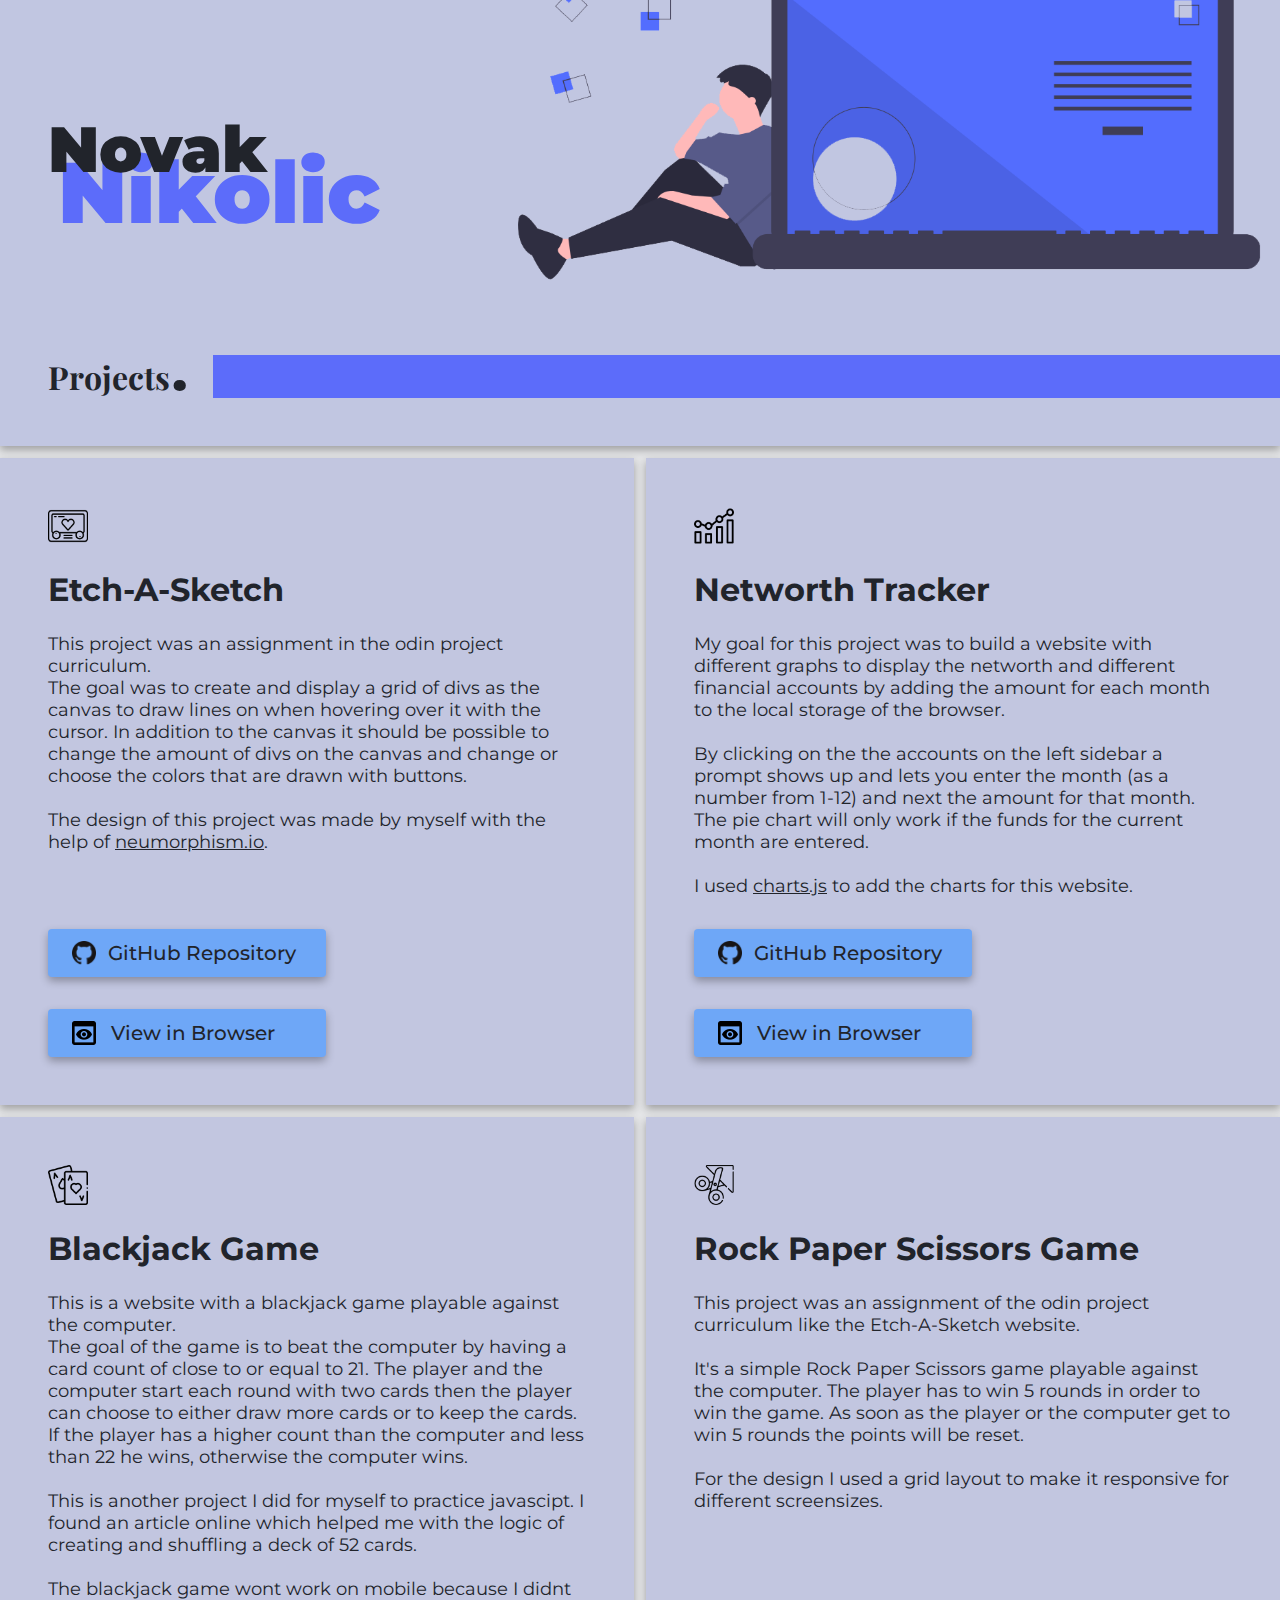
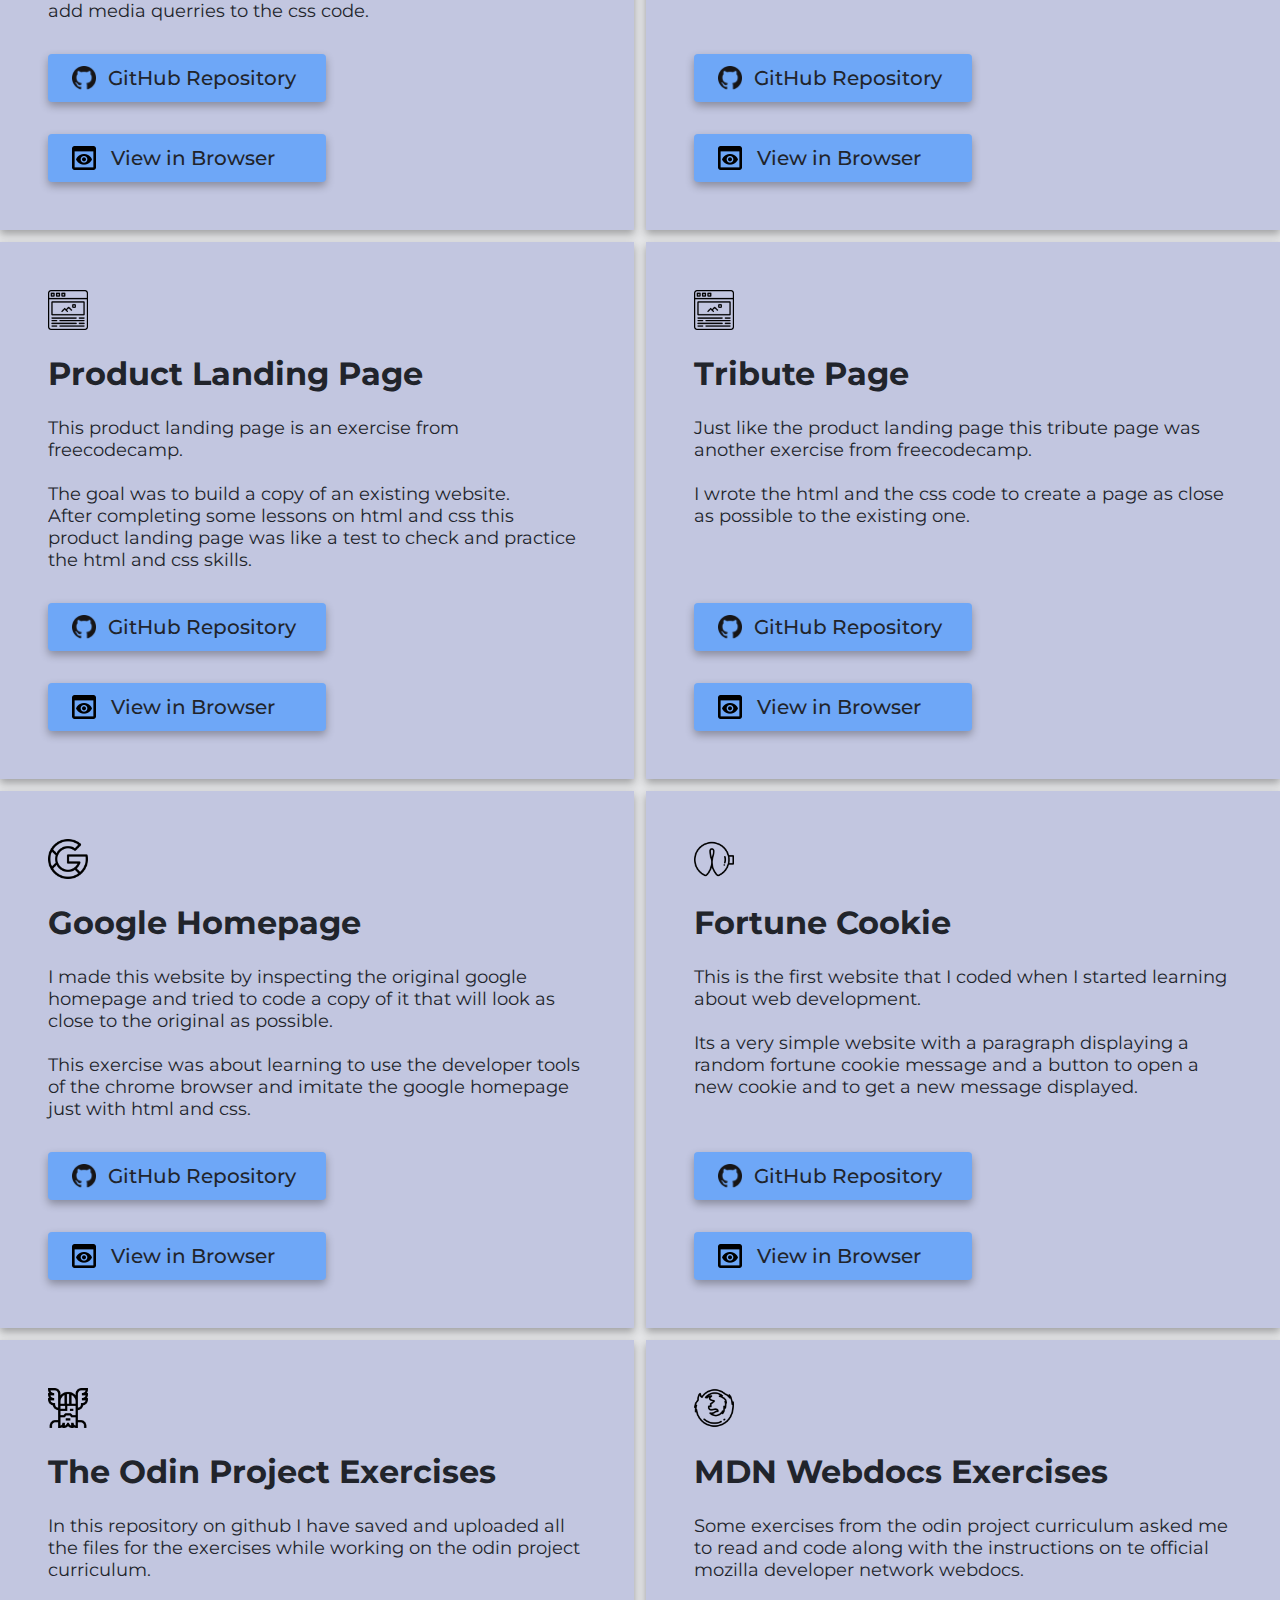
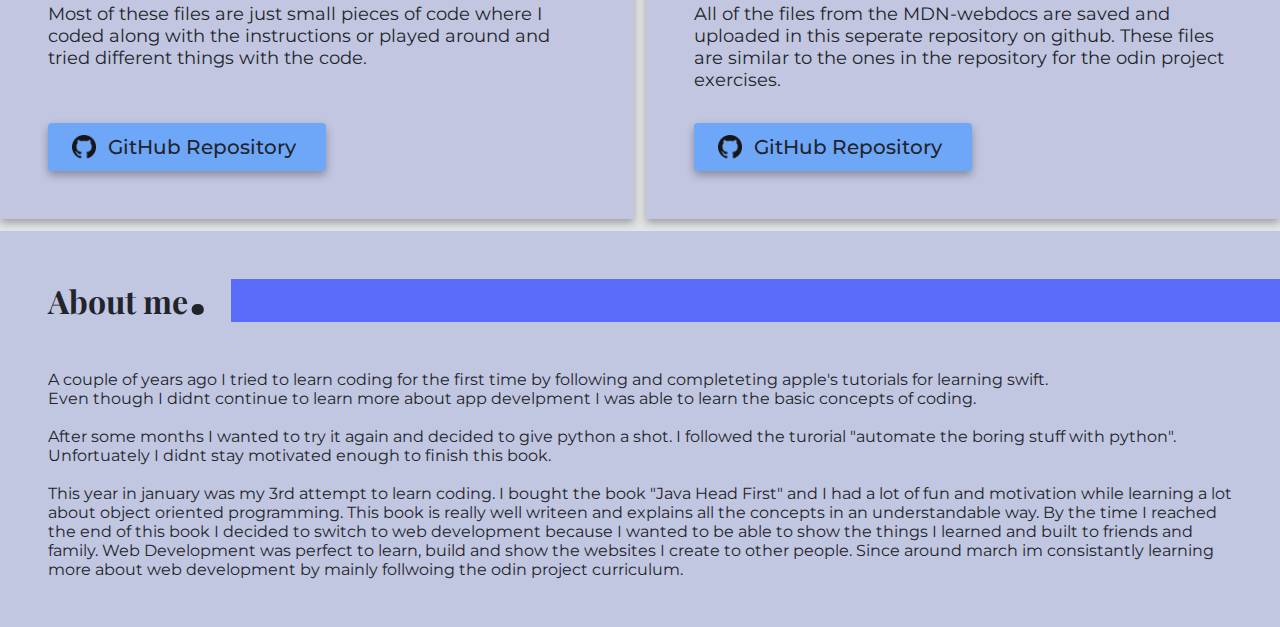
==== index.html @ 7db77eb8 "Edited fortune cookie description" ====
<!DOCTYPE html>
<html class="no-js" lang="en">
  <head>
    <meta charset="utf-8" />
    <title>Novak Nikolic</title>
    <meta name="description" content="Novak Nikolic Portfolio Website" />
    <meta name="viewport" content="width=device-width, initial-scale=1" />
    <link rel="shortcut icon" type="image/x-icon" href="./favicon.png" />

    <meta property="og:title" content="Novak Nikolic" />
    <meta property="og:type" content="website" />
    <meta property="og:url" content="https://novaknikolic.dev/" />
    <meta property="og:image" content="img/undraw_code_thinking_1jeh.png" />

    <link rel="stylesheet" href="css/main.css" />
  </head>
  <body>
    <header>
      <h1 id="novak">Novak</h1>
      <p id="nikolic">Nikolic</p>
      <img src="./img/undraw_code_thinking_1jeh.png" alt="Laptop" />
      <div class="title">
        <p>Projects</p>
        <p class="dot">.</p>
        <span class="square"></span>
      </div>
    </header>
    <main>
      <div class="card">
        <img src="img/etch-a-sketch.png" alt="" />
        <p class="card-title">Etch-A-Sketch</p>
        <p class="card-content">
          This project was an assignment in the odin project curriculum.<br />The
          goal was to create and display a grid of divs as the canvas to draw
          lines on when hovering over it with the cursor. In addition to the
          canvas it should be possible to change the amount of divs on the
          canvas and change or choose the colors that are drawn with buttons.<br /><br />
          The design of this project was made by myself with the help of
          <a href="https://neumorphism.io/">neumorphism.io</a>.
        </p>
        <a
          href="https://github.com/novibonjovi/etch-a-sketch/blob/master/README.md"
          target="_blank"
          rel="noopener noreferrer"
          class="btn"
        >
          <span class="github"></span>GitHub Repository
        </a>
        <a
          href="https://novibonjovi.github.io/etch-a-sketch/"
          target="_blank"
          rel="noopener noreferrer"
          class="btn"
          ><span class="vib"></span>View in Browser</a
        >
      </div>
      <div class="card">
        <img src="img/statistics.png" alt="" />
        <p class="card-title">Networth Tracker</p>
        <p class="card-content">
          My goal for this project was to build a website with different graphs
          to display the networth and different financial accounts by adding the
          amount for each month to the local storage of the browser.<br /><br />By
          clicking on the the accounts on the left sidebar a prompt shows up and
          lets you enter the month (as a number from 1-12) and next the amount
          for that month.<br />The pie chart will only work if the funds for the
          current month are entered.<br /><br />I used
          <a href="https://www.chartjs.org/">charts.js</a> to add the charts for
          this website.
        </p>
        <a
          href="https://github.com/novibonjovi/networth-tracker/blob/master/README.md"
          target="_blank"
          rel="noopener noreferrer"
          class="btn"
        >
          <span class="github"></span>GitHub Repository
        </a>
        <a
          href="https://novibonjovi.github.io/networth-tracker/"
          target="_blank"
          rel="noopener noreferrer"
          class="btn"
          ><span class="vib"></span>View in Browser</a
        >
      </div>
      <div class="card">
        <img src="img/playing-cards.png" alt="" />
        <p class="card-title">Blackjack Game</p>
        <p class="card-content">
          This is a website with a blackjack game playable against the
          computer.<br />
          The goal of the game is to beat the computer by having a card count of
          close to or equal to 21. The player and the computer start each round
          with two cards then the player can choose to either draw more cards or
          to keep the cards. If the player has a higher count than the computer
          and less than 22 he wins, otherwise the computer wins.<br /><br />
          This is another project I did for myself to practice javascipt. I
          found an article online which helped me with the logic of creating and
          shuffling a deck of 52 cards.<br /><br />
          The blackjack game wont work on mobile because I didnt add media
          querries to the css code.
        </p>
        <a
          href="https://github.com/novibonjovi/blackjack"
          target="_blank"
          rel="noopener noreferrer"
          class="btn"
        >
          <span class="github"></span>GitHub Repository
        </a>
        <a
          href="https://novibonjovi.github.io/blackjack/"
          target="_blank"
          rel="noopener noreferrer"
          class="btn"
          ><span class="vib"></span>View in Browser</a
        >
      </div>
      <div class="card">
        <img src="img/scissor.png" alt="" />
        <p class="card-title">Rock Paper Scissors Game</p>
        <p class="card-content">
          This project was an assignment of the odin project curriculum like the
          Etch-A-Sketch website.<br /><br />
          It's a simple Rock Paper Scissors game playable against the computer.
          The player has to win 5 rounds in order to win the game. As soon as
          the player or the computer get to win 5 rounds the points will be
          reset.<br /><br />
          For the design I used a grid layout to make it responsive for
          different screensizes.
        </p>
        <a
          href="https://github.com/novibonjovi/rock-paper-scissors"
          target="_blank"
          rel="noopener noreferrer"
          class="btn"
        >
          <span class="github"></span>GitHub Repository
        </a>
        <a
          href="https://novibonjovi.github.io/rock-paper-scissors/"
          target="_blank"
          rel="noopener noreferrer"
          class="btn"
          ><span class="vib"></span>View in Browser</a
        >
      </div>
      <div class="card">
        <img src="img/web-page.png" alt="" />
        <p class="card-title">Product Landing Page</p>
        <p class="card-content">
          This product landing page is an exercise from freecodecamp.<br /><br />
          The goal was to build a copy of an existing website.<br />After
          completing some lessons on html and css this product landing page was
          like a test to check and practice the html and css skills.
        </p>
        <a
          href="https://github.com/novibonjovi/product-landing-page/blob/master/README.md"
          target="_blank"
          rel="noopener noreferrer"
          class="btn"
        >
          <span class="github"></span>GitHub Repository
        </a>
        <a
          href="https://novibonjovi.github.io/product-landing-page/"
          target="_blank"
          rel="noopener noreferrer"
          class="btn"
          ><span class="vib"></span>View in Browser</a
        >
      </div>
      <div class="card">
        <img src="img/web-page.png" alt="" />
        <p class="card-title">Tribute Page</p>
        <p class="card-content">
          Just like the product landing page this tribute page was another
          exercise from freecodecamp.<br /><br />
          I wrote the html and the css code to create a page as close as
          possible to the existing one.
        </p>
        <a
          href="https://github.com/novibonjovi/tribute-page/blob/master/README.md"
          target="_blank"
          rel="noopener noreferrer"
          class="btn"
        >
          <span class="github"></span>GitHub Repository
        </a>
        <a
          href="https://novibonjovi.github.io/tribute-page/"
          target="_blank"
          rel="noopener noreferrer"
          class="btn"
          ><span class="vib"></span>View in Browser</a
        >
      </div>
      <div class="card">
        <img src="img/ui.png" alt="" />
        <p class="card-title">Google Homepage</p>
        <p class="card-content">
          I made this website by inspecting the original google homepage and
          tried to code a copy of it that will look as close to the original as
          possible.<br /><br />
          This exercise was about learning to use the developer tools of the
          chrome browser and imitate the google homepage just with html and css.
        </p>
        <a
          href="https://github.com/novibonjovi/google-homepage/blob/master/README.md"
          target="_blank"
          rel="noopener noreferrer"
          class="btn"
        >
          <span class="github"></span>GitHub Repository
        </a>
        <a
          href="https://novibonjovi.github.io/google-homepage/"
          target="_blank"
          rel="noopener noreferrer"
          class="btn"
          ><span class="vib"></span>View in Browser</a
        >
      </div>
      <div class="card">
        <img src="img/luck.png" alt="" />
        <p class="card-title">Fortune Cookie</p>
        <p class="card-content">
          This is the first website that I coded when I started learning about
          web development.<br /><br />
          Its a very simple website with a paragraph displaying a random fortune
          cookie message and a button to open a new cookie and to get a new
          message displayed.
        </p>
        <a
          href="https://github.com/novibonjovi/fortune-cookie"
          target="_blank"
          rel="noopener noreferrer"
          class="btn"
        >
          <span class="github"></span>GitHub Repository
        </a>
        <a
          href="https://novibonjovi.github.io/fortune-cookie/"
          target="_blank"
          rel="noopener noreferrer"
          class="btn"
          ><span class="vib"></span>View in Browser</a
        >
      </div>
      <div class="card">
        <img src="img/viking.png" alt="" />
        <p class="card-title">The Odin Project Exercises</p>
        <p class="card-content">
          In this repository on github I have saved and uploaded all the files
          for the exercises while working on the odin project curriculum.<br /><br />
          Most of these files are just small pieces of code where I coded along
          with the instructions or played around and tried different things with
          the code.
        </p>
        <a
          href="https://github.com/novibonjovi/the-odin-project-exercises"
          target="_blank"
          rel="noopener noreferrer"
          class="btn"
        >
          <span class="github"></span>GitHub Repository
        </a>
      </div>
      <div class="card">
        <img src="img/firefox.png" alt="" />
        <p class="card-title">MDN Webdocs Exercises</p>
        <p class="card-content">
          Some exercises from the odin project curriculum asked me to read and
          code along with the instructions on te official mozilla developer
          network webdocs.<br /><br />
          All of the files from the MDN-webdocs are saved and uploaded in this
          seperate repository on github. These files are similar to the ones in
          the repository for the odin project exercises.
        </p>
        <a
          href="https://github.com/novibonjovi/mdn-web-docs-exercises"
          target="_blank"
          rel="noopener noreferrer"
          class="btn"
        >
          <span class="github"></span>GitHub Repository
        </a>
      </div>
    </main>
    <footer>
      <div class="title">
        <p>About me</p>
        <p class="dot">.</p>
        <span class="square"></span>
      </div>
      <p>
        A couple of years ago I tried to learn coding for the first time by
        following and completeting apple's tutorials for learning swift.<br />
        Even though I didnt continue to learn more about app develpment I was
        able to learn the basic concepts of coding.<br /><br />
        After some months I wanted to try it again and decided to give python a
        shot. I followed the turorial "automate the boring stuff with python".
        Unfortuately I didnt stay motivated enough to finish this book.<br /><br />
        This year in january was my 3rd attempt to learn coding. I bought the
        book "Java Head First" and I had a lot of fun and motivation while
        learning a lot about object oriented programming. This book is really
        well writeen and explains all the concepts in an understandable way. By
        the time I reached the end of this book I decided to switch to web
        development because I wanted to be able to show the things I learned and
        built to friends and family. Web Development was perfect to learn, build
        and show the websites I create to other people. Since around march im
        consistantly learning more about web development by mainly follwoing the
        odin project curriculum.
      </p>
    </footer>
    <script src="js/main.js"></script>

    <!-- Google Analytics: change UA-XXXXX-Y to be your site's ID. -->
    <script>
      window.ga = function () {
        ga.q.push(arguments);
      };
      ga.q = [];
      ga.l = +new Date();
      ga('create', 'UA-XXXXX-Y', 'auto');
      ga('set', 'anonymizeIp', true);
      ga('set', 'transport', 'beacon');
      ga('send', 'pageview');
    </script>
    <script src="https://www.google-analytics.com/analytics.js" async></script>
  </body>
</html>
---- css/main.css ----
@import url("https://fonts.googleapis.com/css2?family=Montserrat:wght@200;400;500;600;700;900&family=Playfair+Display:wght@400;500;700;800&display=swap");
* {
  margin: 0px;
  color: #21242b;
}

body {
  background-color: #e4e5e7;
  -webkit-box-sizing: border-box;
          box-sizing: border-box;
}

.title {
  font-family: 'Playfair Display';
  font-weight: 700;
  font-size: 32px;
  display: -webkit-box;
  display: -ms-flexbox;
  display: flex;
  margin-right: -24px;
  width: auto;
  white-space: nowrap;
}

.title .dot {
  font-family: 'Playfair Display';
  font-size: 72px;
  line-height: 10px;
}

.title .square {
  background-color: #5c6cfa;
  height: auto;
  width: 100vw;
  margin-left: 24px;
}

header {
  font-family: 'Montserrat';
  background-color: #c1c6e1;
  padding: 32px 24px;
  position: relative;
  overflow: hidden;
  -webkit-box-shadow: 0px 4px 8px rgba(0, 0, 0, 0.3);
          box-shadow: 0px 4px 8px rgba(0, 0, 0, 0.3);
}

header #novak {
  font-weight: 900;
  font-size: 64px;
  position: relative;
  z-index: 10;
  margin-top: 62px;
}

header #nikolic {
  font-weight: 900;
  font-size: 86px;
  color: #5c6cfa;
  position: relative;
  left: 10px;
  top: -48px;
  margin-bottom: 62px;
  overflow: hidden;
}

header img {
  position: absolute;
  top: -50px;
  left: 500px;
  height: 350px;
  opacity: 1;
}

main {
  font-family: 'Montserrat';
}

main .card {
  background-color: #c2c6e0;
  padding: 32px 24px;
  margin-top: 12px;
  display: -webkit-box;
  display: -ms-flexbox;
  display: flex;
  -webkit-box-orient: vertical;
  -webkit-box-direction: normal;
      -ms-flex-direction: column;
          flex-direction: column;
  -webkit-box-shadow: 0px 4px 8px rgba(0, 0, 0, 0.3);
          box-shadow: 0px 4px 8px rgba(0, 0, 0, 0.3);
}

main .card img {
  height: 40px;
  width: 40px;
  margin-bottom: 24px;
}

main .card .card-title {
  font-size: 32px;
  font-weight: 700;
  margin-bottom: 24px;
}

main .card .card-content {
  font-size: 18px;
  margin-bottom: auto;
}

main .card .btn {
  font-family: 'Montserrat';
  font-size: 20px;
  font-weight: 500;
  border-radius: 4px;
  background-color: #6ea7f7;
  margin-top: 32px;
  max-width: 230px;
  display: -webkit-box;
  display: -ms-flexbox;
  display: flex;
  -webkit-box-align: center;
      -ms-flex-align: center;
          align-items: center;
  padding: 12px 24px;
  -webkit-box-shadow: 0px 4px 8px rgba(0, 0, 0, 0.3);
          box-shadow: 0px 4px 8px rgba(0, 0, 0, 0.3);
  text-decoration: none;
}

main .card .btn:hover {
  background-color: #a1c6f7;
}

main .card .btn .github {
  background-image: url("../img/GitHub-Mark-64px@2x.png");
  display: inline-block;
  background-size: 24px;
  height: 24px;
  width: 24px;
  margin-right: 12px;
}

main .card .btn .vib {
  background-image: url("../img/preview-black-18dp@2x.png");
  display: inline-block;
  background-size: 30px;
  height: 30px;
  width: 30px;
  margin-right: 12px;
  margin-top: -3px;
  margin-left: -3px;
  margin-bottom: -3px;
}

main .card:last-child {
  margin-bottom: 12px;
}

footer {
  font-family: 'Montserrat';
  background-color: #c1c6e1;
  padding: 32px 24px;
}

footer p:last-child {
  margin-top: 24px;
}

@media (min-width: 760px) and (max-width: 1499px) {
  .title {
    margin-right: -48px;
  }
  header {
    padding: 48px;
  }
  main .card {
    padding: 48px;
  }
  footer {
    padding: 48px;
  }
  footer p:last-child {
    margin-top: 48px;
  }
  main {
    display: -webkit-box;
    display: -ms-flexbox;
    display: flex;
    -ms-flex-wrap: wrap;
        flex-wrap: wrap;
  }
  .card {
    width: calc(50% - 102px);
    margin-right: 12px;
  }
  .card:nth-child(even) {
    margin-right: 0px;
  }
  .card:nth-child(9) {
    margin-bottom: 12px;
  }
}

@media (min-width: 1500px) {
  .title {
    margin-right: -48px;
  }
  header {
    padding: 48px;
  }
  header img {
    left: 900px;
  }
  main .card {
    padding: 48px;
  }
  footer {
    padding: 48px;
  }
  footer p:last-child {
    margin-top: 48px;
  }
  main {
    display: -webkit-box;
    display: -ms-flexbox;
    display: flex;
    -ms-flex-wrap: wrap;
        flex-wrap: wrap;
  }
  .card {
    width: calc(33.33% - 104px);
    margin-right: 12px;
  }
  .card:nth-child(3) {
    margin-right: 0px;
  }
  .card:nth-child(6) {
    margin-right: 0px;
  }
  .card:nth-child(9) {
    margin-right: 0px;
  }
}
/*# sourceMappingURL=main.css.map */
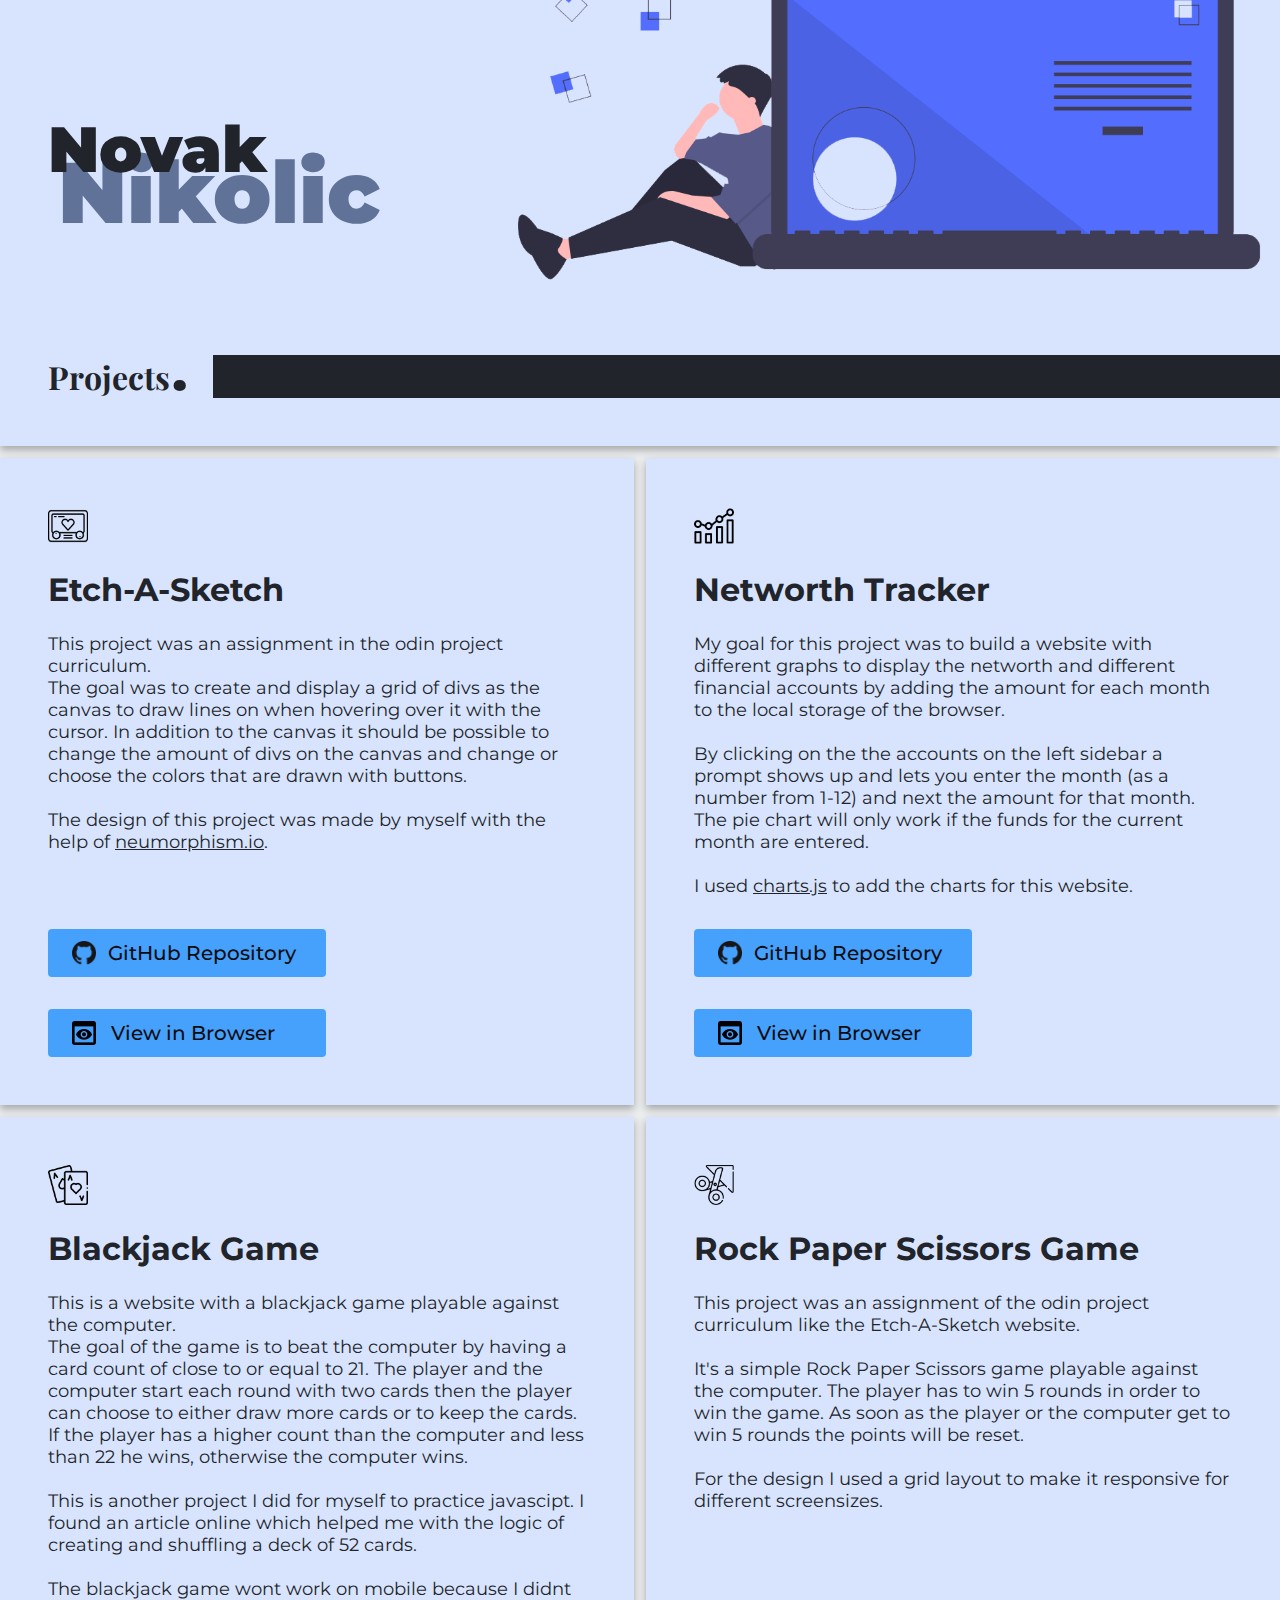
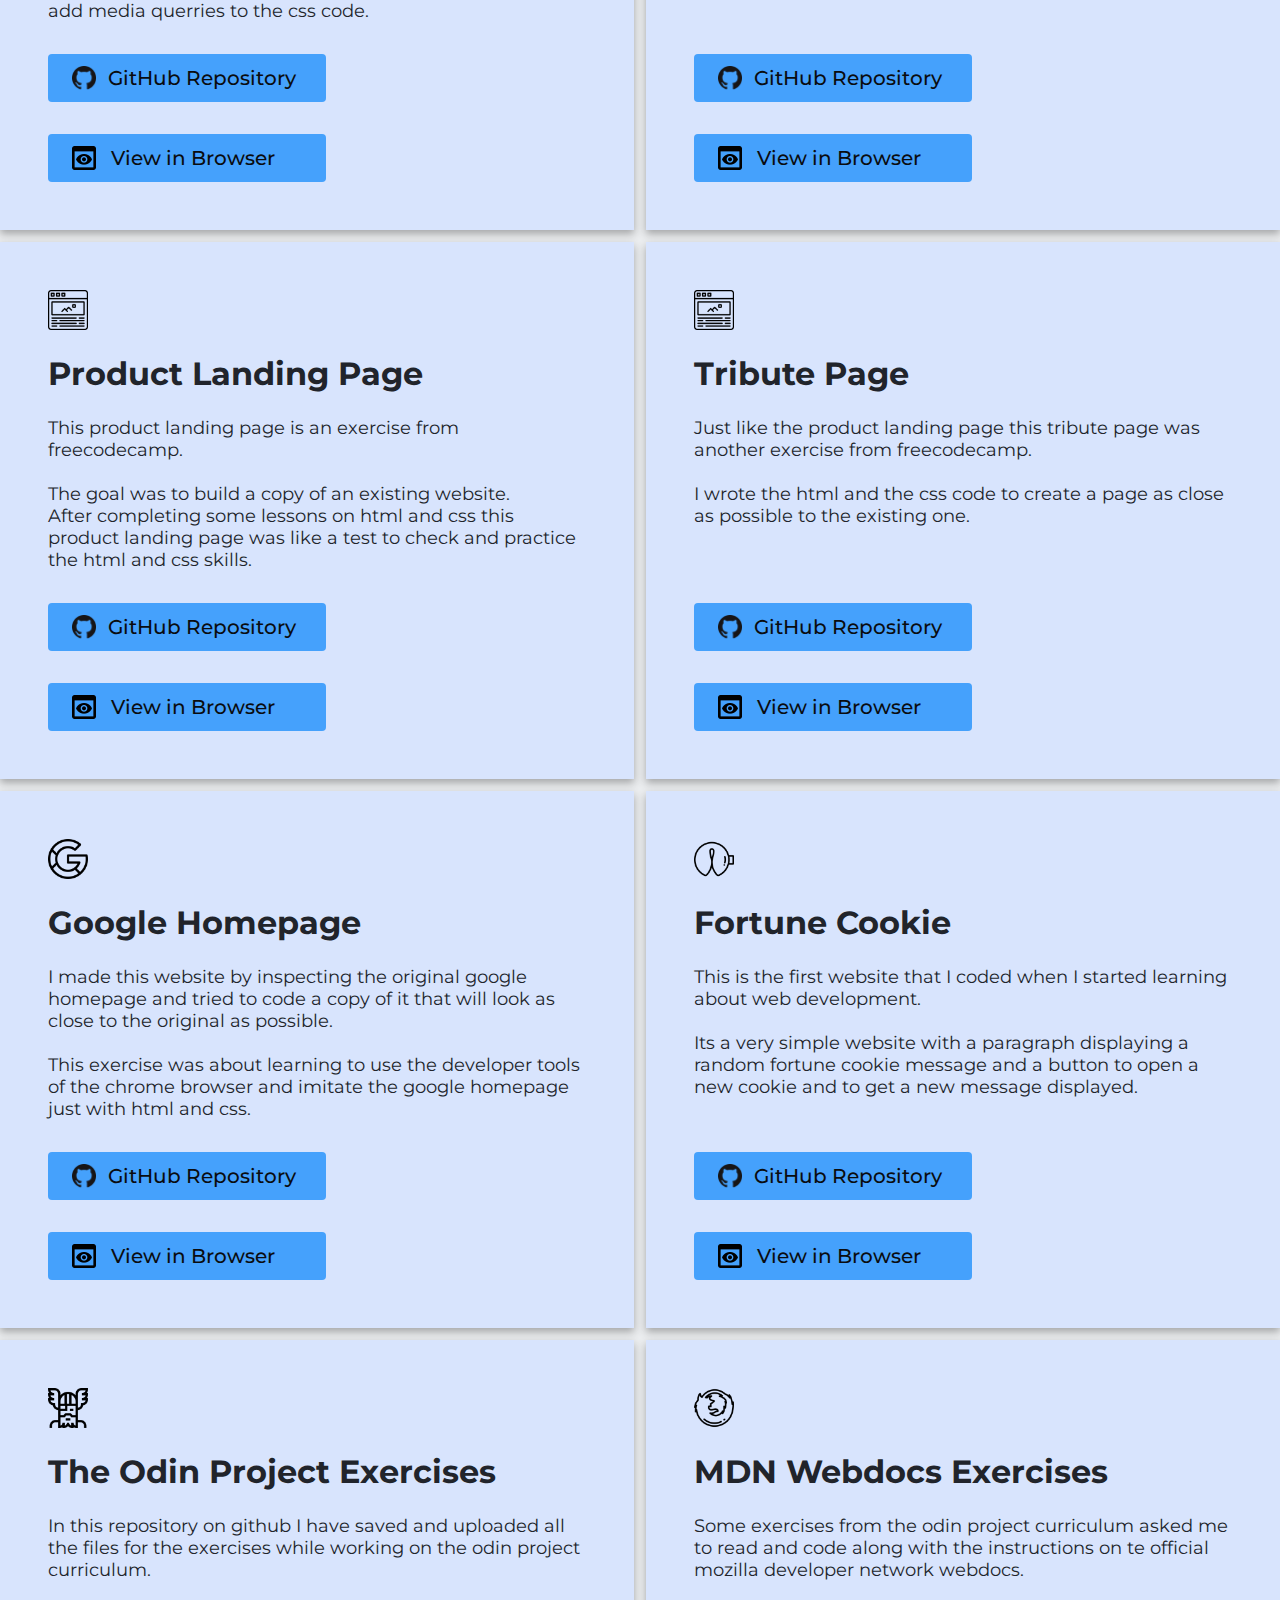
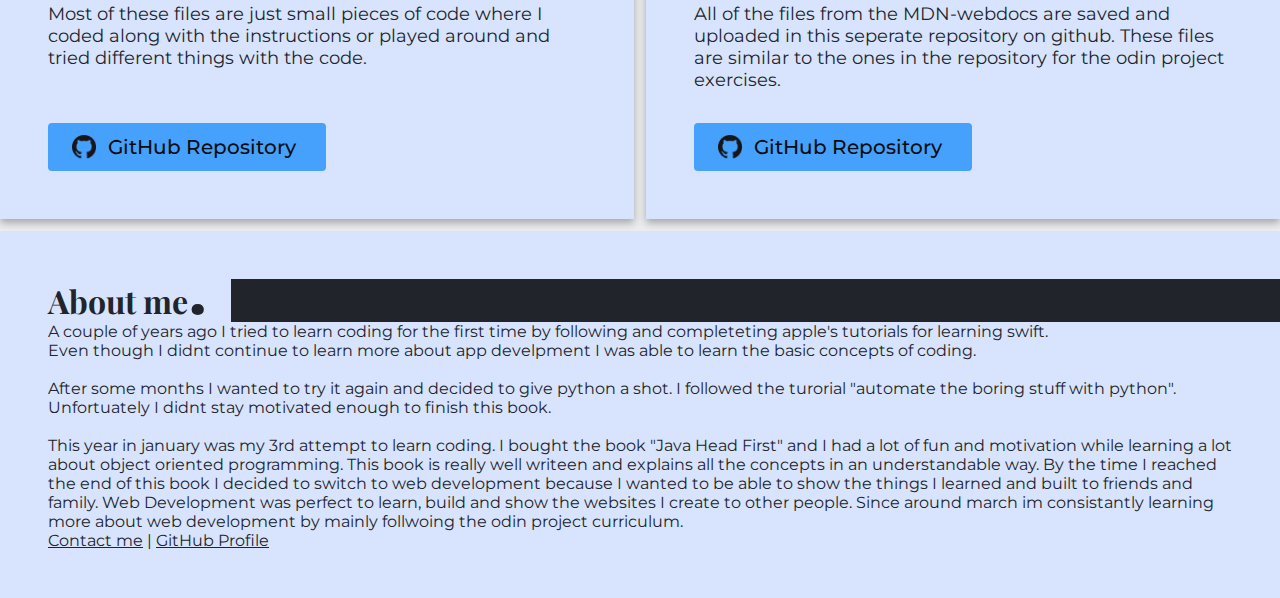
==== commit 77c8beb0: "Added Contact at the bottom" ====
--- a/index.html
+++ b/index.html
@@ -294,7 +294,7 @@
         <p class="dot">.</p>
         <span class="square"></span>
       </div>
-      <p>
+      <p class="aboutMe">
         A couple of years ago I tried to learn coding for the first time by
         following and completeting apple's tutorials for learning swift.<br />
         Even though I didnt continue to learn more about app develpment I was
@@ -313,21 +313,17 @@
         consistantly learning more about web development by mainly follwoing the
         odin project curriculum.
       </p>
+      <div class="contactInfo">
+        <a
+          class="contact"
+          href="mailto:novak.nikolic92@gmail.com?subject=novaknikolic.dev"
+          >Contact me</a
+        >
+        |
+        <a class="githubProfile" href="https://github.com/novibonjovi"
+          >GitHub Profile</a
+        >
+      </div>
     </footer>
-    <script src="js/main.js"></script>
-
-    <!-- Google Analytics: change UA-XXXXX-Y to be your site's ID. -->
-    <script>
-      window.ga = function () {
-        ga.q.push(arguments);
-      };
-      ga.q = [];
-      ga.l = +new Date();
-      ga('create', 'UA-XXXXX-Y', 'auto');
-      ga('set', 'anonymizeIp', true);
-      ga('set', 'transport', 'beacon');
-      ga('send', 'pageview');
-    </script>
-    <script src="https://www.google-analytics.com/analytics.js" async></script>
   </body>
 </html>
--- a/css/main.css
+++ b/css/main.css
@@ -5,7 +5,7 @@
 }
 
 body {
-  background-color: #e4e5e7;
+  background-color: #ebedef;
   -webkit-box-sizing: border-box;
           box-sizing: border-box;
 }
@@ -29,7 +29,7 @@
 }
 
 .title .square {
-  background-color: #5c6cfa;
+  background-color: #21242b;
   height: auto;
   width: 100vw;
   margin-left: 24px;
@@ -37,7 +37,7 @@
 
 header {
   font-family: 'Montserrat';
-  background-color: #c1c6e1;
+  background-color: #d8e4fd;
   padding: 32px 24px;
   position: relative;
   overflow: hidden;
@@ -56,7 +56,7 @@
 header #nikolic {
   font-weight: 900;
   font-size: 86px;
-  color: #5c6cfa;
+  color: #617298;
   position: relative;
   left: 10px;
   top: -48px;
@@ -77,7 +77,7 @@
 }
 
 main .card {
-  background-color: #c2c6e0;
+  background-color: #d8e4fd;
   padding: 32px 24px;
   margin-top: 12px;
   display: -webkit-box;
@@ -110,10 +110,11 @@
 
 main .card .btn {
   font-family: 'Montserrat';
+  color: #0a0c0f;
   font-size: 20px;
   font-weight: 500;
   border-radius: 4px;
-  background-color: #6ea7f7;
+  background-color: #45a1fc;
   margin-top: 32px;
   max-width: 230px;
   display: -webkit-box;
@@ -123,13 +124,11 @@
       -ms-flex-align: center;
           align-items: center;
   padding: 12px 24px;
-  -webkit-box-shadow: 0px 4px 8px rgba(0, 0, 0, 0.3);
-          box-shadow: 0px 4px 8px rgba(0, 0, 0, 0.3);
   text-decoration: none;
 }
 
 main .card .btn:hover {
-  background-color: #a1c6f7;
+  background-color: #4582fc;
 }
 
 main .card .btn .github {
@@ -159,7 +158,7 @@
 
 footer {
   font-family: 'Montserrat';
-  background-color: #c1c6e1;
+  background-color: #d8e4fd;
   padding: 32px 24px;
 }
 
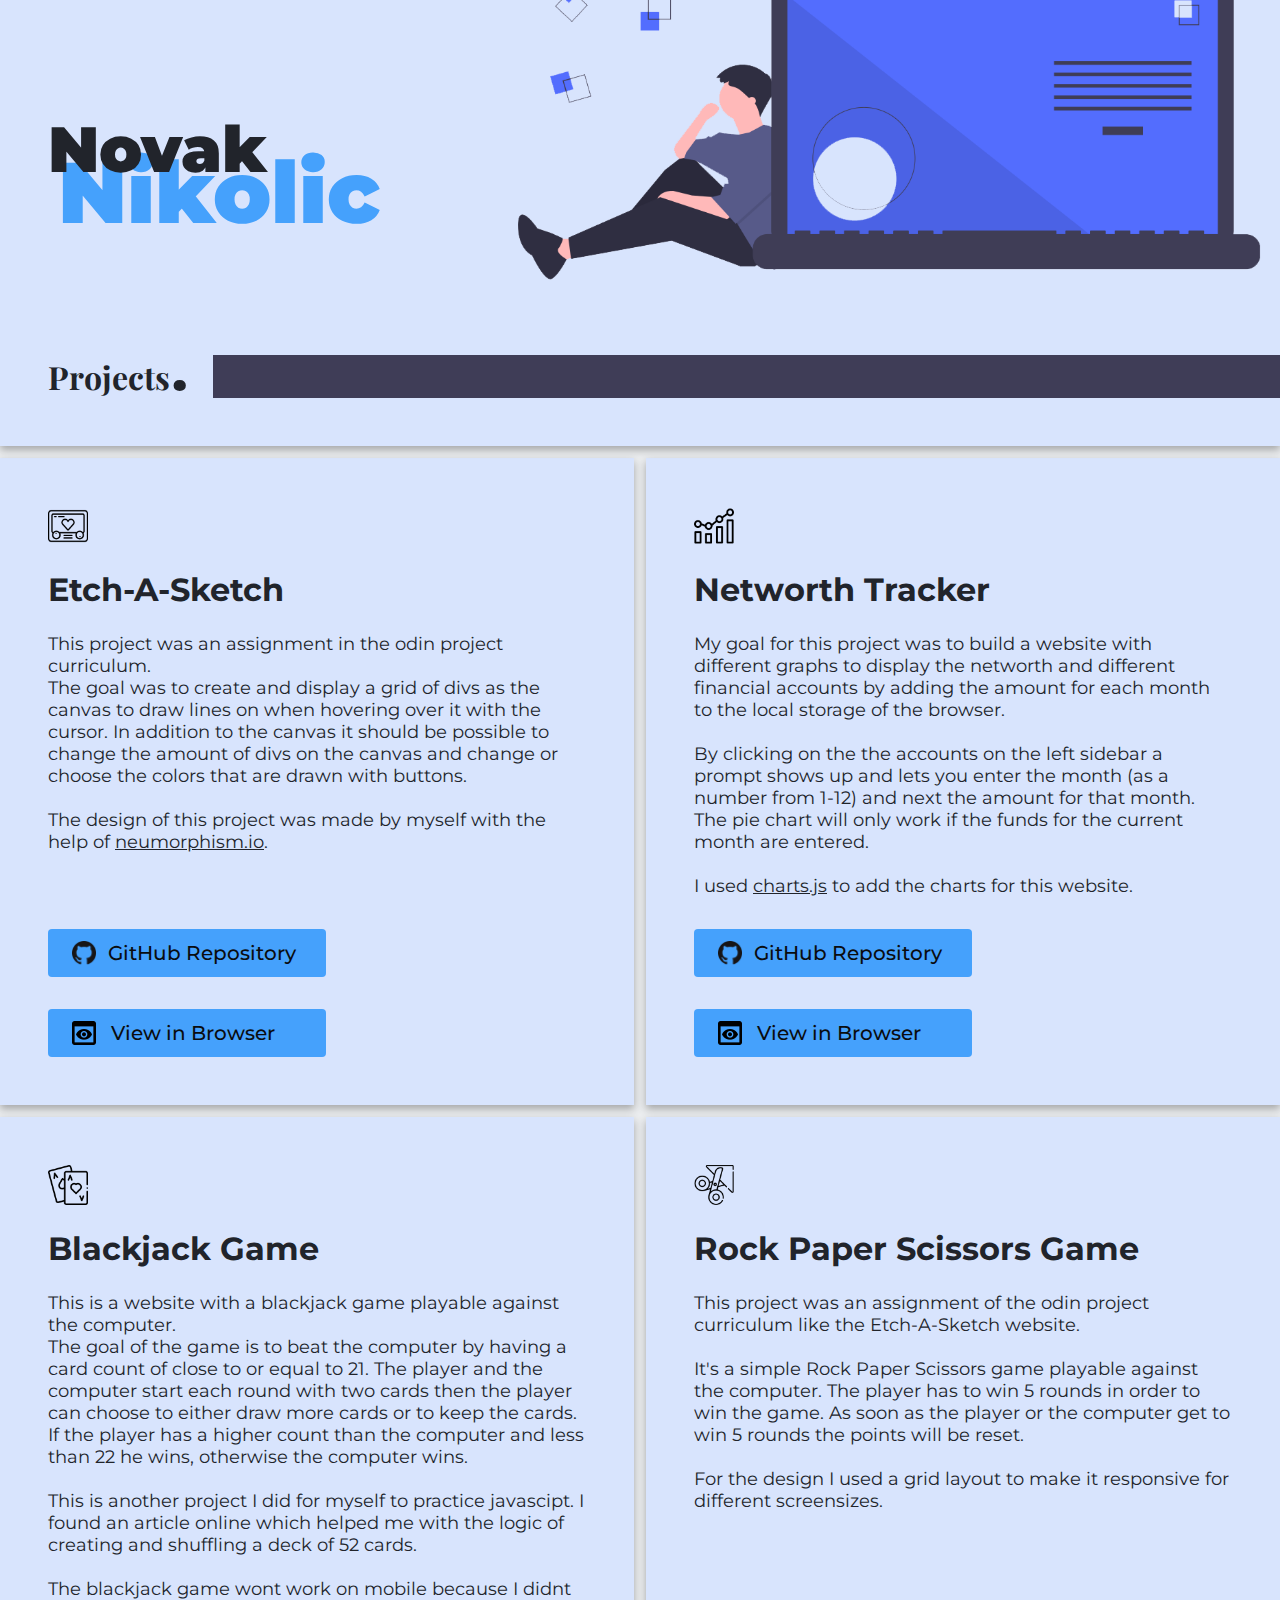
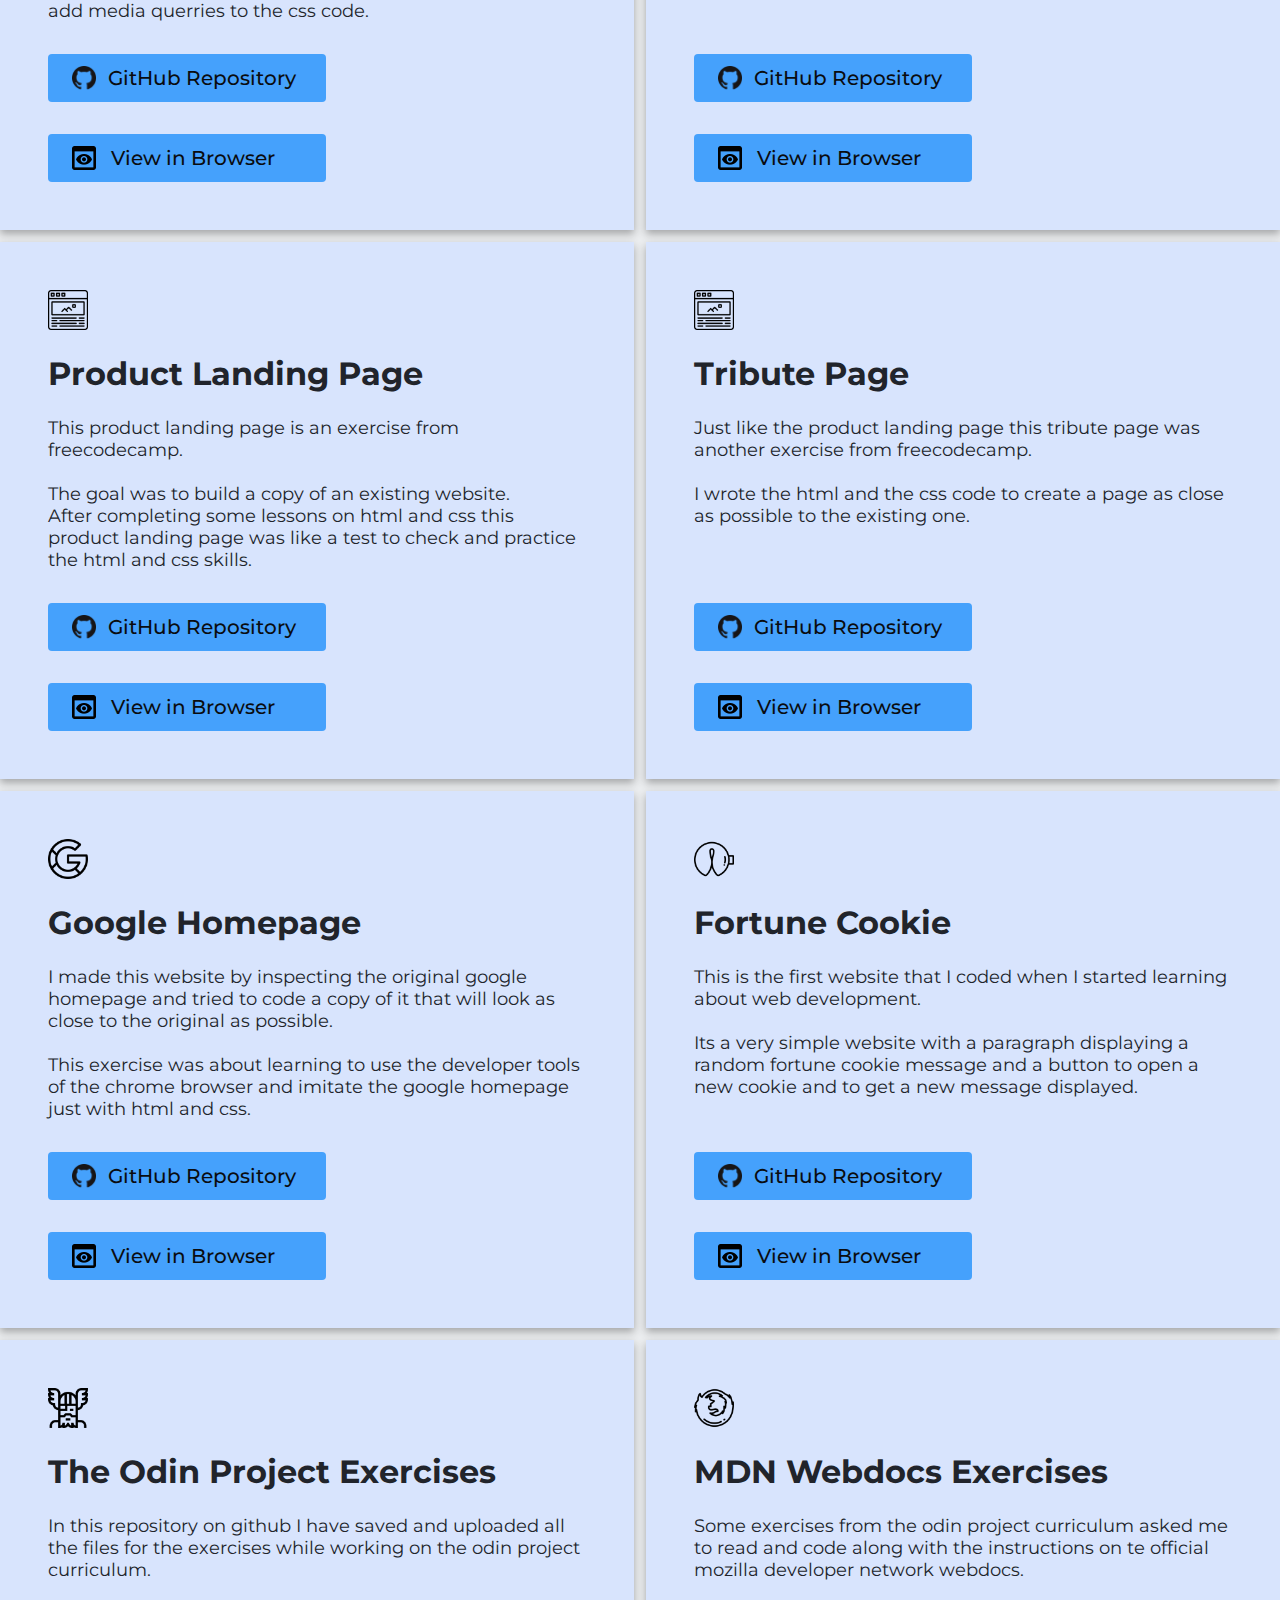
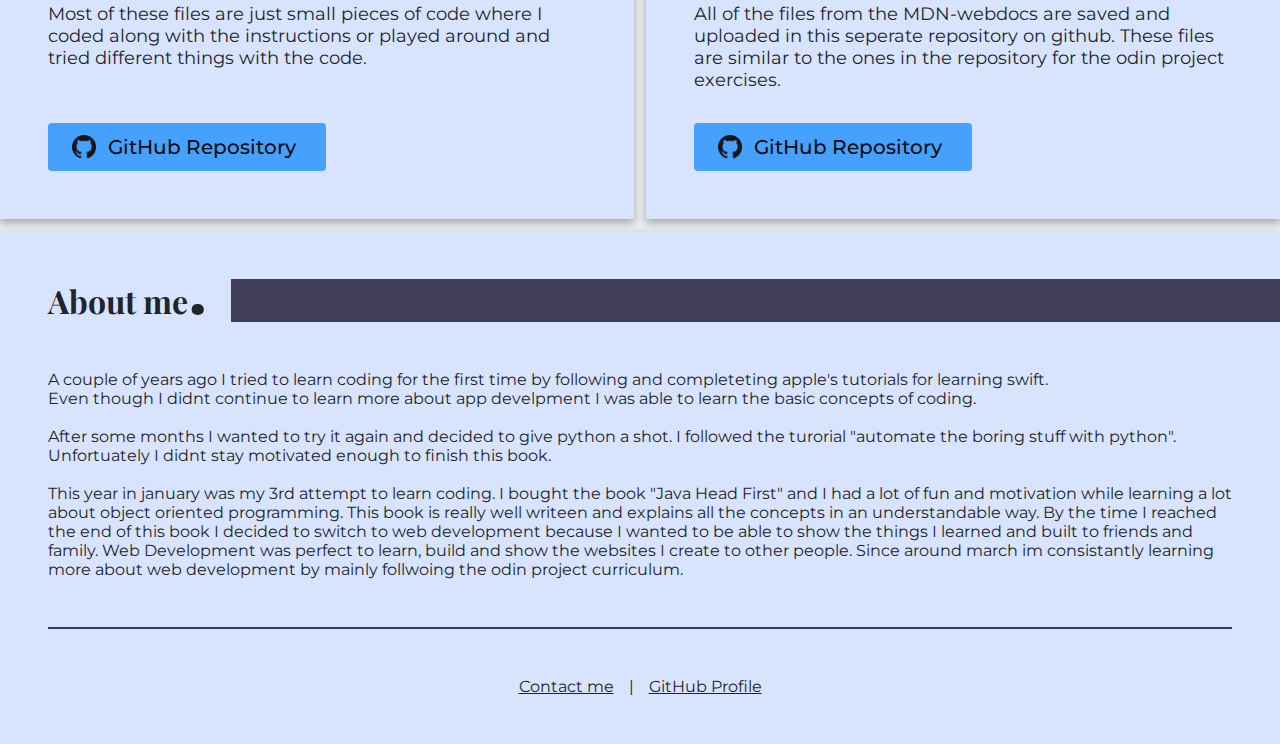
==== commit 9c6e6d91: "Fixed github links" ====
--- a/index.html
+++ b/index.html
@@ -39,7 +39,7 @@
           <a href="https://neumorphism.io/">neumorphism.io</a>.
         </p>
         <a
-          href="https://github.com/novibonjovi/etch-a-sketch/blob/master/README.md"
+          href="https://github.com/novibonjovi/etch-a-sketch/"
           target="_blank"
           rel="noopener noreferrer"
           class="btn"
@@ -69,7 +69,7 @@
           this website.
         </p>
         <a
-          href="https://github.com/novibonjovi/networth-tracker/blob/master/README.md"
+          href="https://github.com/novibonjovi/networth-tracker/"
           target="_blank"
           rel="noopener noreferrer"
           class="btn"
@@ -102,7 +102,7 @@
           querries to the css code.
         </p>
         <a
-          href="https://github.com/novibonjovi/blackjack"
+          href="https://github.com/novibonjovi/blackjack/"
           target="_blank"
           rel="noopener noreferrer"
           class="btn"
@@ -131,7 +131,7 @@
           different screensizes.
         </p>
         <a
-          href="https://github.com/novibonjovi/rock-paper-scissors"
+          href="https://github.com/novibonjovi/rock-paper-scissors/"
           target="_blank"
           rel="noopener noreferrer"
           class="btn"
@@ -156,7 +156,7 @@
           like a test to check and practice the html and css skills.
         </p>
         <a
-          href="https://github.com/novibonjovi/product-landing-page/blob/master/README.md"
+          href="https://github.com/novibonjovi/product-landing-page/"
           target="_blank"
           rel="noopener noreferrer"
           class="btn"
@@ -181,7 +181,7 @@
           possible to the existing one.
         </p>
         <a
-          href="https://github.com/novibonjovi/tribute-page/blob/master/README.md"
+          href="https://github.com/novibonjovi/tribute-page/"
           target="_blank"
           rel="noopener noreferrer"
           class="btn"
@@ -207,7 +207,7 @@
           chrome browser and imitate the google homepage just with html and css.
         </p>
         <a
-          href="https://github.com/novibonjovi/google-homepage/blob/master/README.md"
+          href="https://github.com/novibonjovi/google-homepage/"
           target="_blank"
           rel="noopener noreferrer"
           class="btn"
@@ -233,7 +233,7 @@
           message displayed.
         </p>
         <a
-          href="https://github.com/novibonjovi/fortune-cookie"
+          href="https://github.com/novibonjovi/fortune-cookie/"
           target="_blank"
           rel="noopener noreferrer"
           class="btn"
@@ -259,7 +259,7 @@
           the code.
         </p>
         <a
-          href="https://github.com/novibonjovi/the-odin-project-exercises"
+          href="https://github.com/novibonjovi/the-odin-project-exercises/"
           target="_blank"
           rel="noopener noreferrer"
           class="btn"
@@ -279,7 +279,7 @@
           the repository for the odin project exercises.
         </p>
         <a
-          href="https://github.com/novibonjovi/mdn-web-docs-exercises"
+          href="https://github.com/novibonjovi/mdn-web-docs-exercises/"
           target="_blank"
           rel="noopener noreferrer"
           class="btn"
--- a/css/main.css
+++ b/css/main.css
@@ -8,6 +8,9 @@
   background-color: #ebedef;
   -webkit-box-sizing: border-box;
           box-sizing: border-box;
+  max-width: 1700px;
+  margin-left: auto;
+  margin-right: auto;
 }
 
 .title {
@@ -29,7 +32,7 @@
 }
 
 .title .square {
-  background-color: #21242b;
+  background-color: #3f3d57;
   height: auto;
   width: 100vw;
   margin-left: 24px;
@@ -56,7 +59,7 @@
 header #nikolic {
   font-weight: 900;
   font-size: 86px;
-  color: #617298;
+  color: #45a1fc;
   position: relative;
   left: 10px;
   top: -48px;
@@ -160,10 +163,32 @@
   font-family: 'Montserrat';
   background-color: #d8e4fd;
   padding: 32px 24px;
-}
-
-footer p:last-child {
-  margin-top: 24px;
+  -webkit-box-shadow: 0px 4px 8px rgba(0, 0, 0, 0.3);
+          box-shadow: 0px 4px 8px rgba(0, 0, 0, 0.3);
+}
+
+footer .aboutMe {
+  margin-top: 48px;
+}
+
+footer div.contactInfo {
+  display: -webkit-box;
+  display: -ms-flexbox;
+  display: flex;
+  -webkit-box-pack: center;
+      -ms-flex-pack: center;
+          justify-content: center;
+  border-top: 2px solid #3f3d57;
+  margin-top: 48px;
+  padding-top: 48px;
+}
+
+footer div.contactInfo .contact {
+  margin-right: 15px;
+}
+
+footer div.contactInfo .githubProfile {
+  margin-left: 15px;
 }
 
 @media (min-width: 760px) and (max-width: 1499px) {
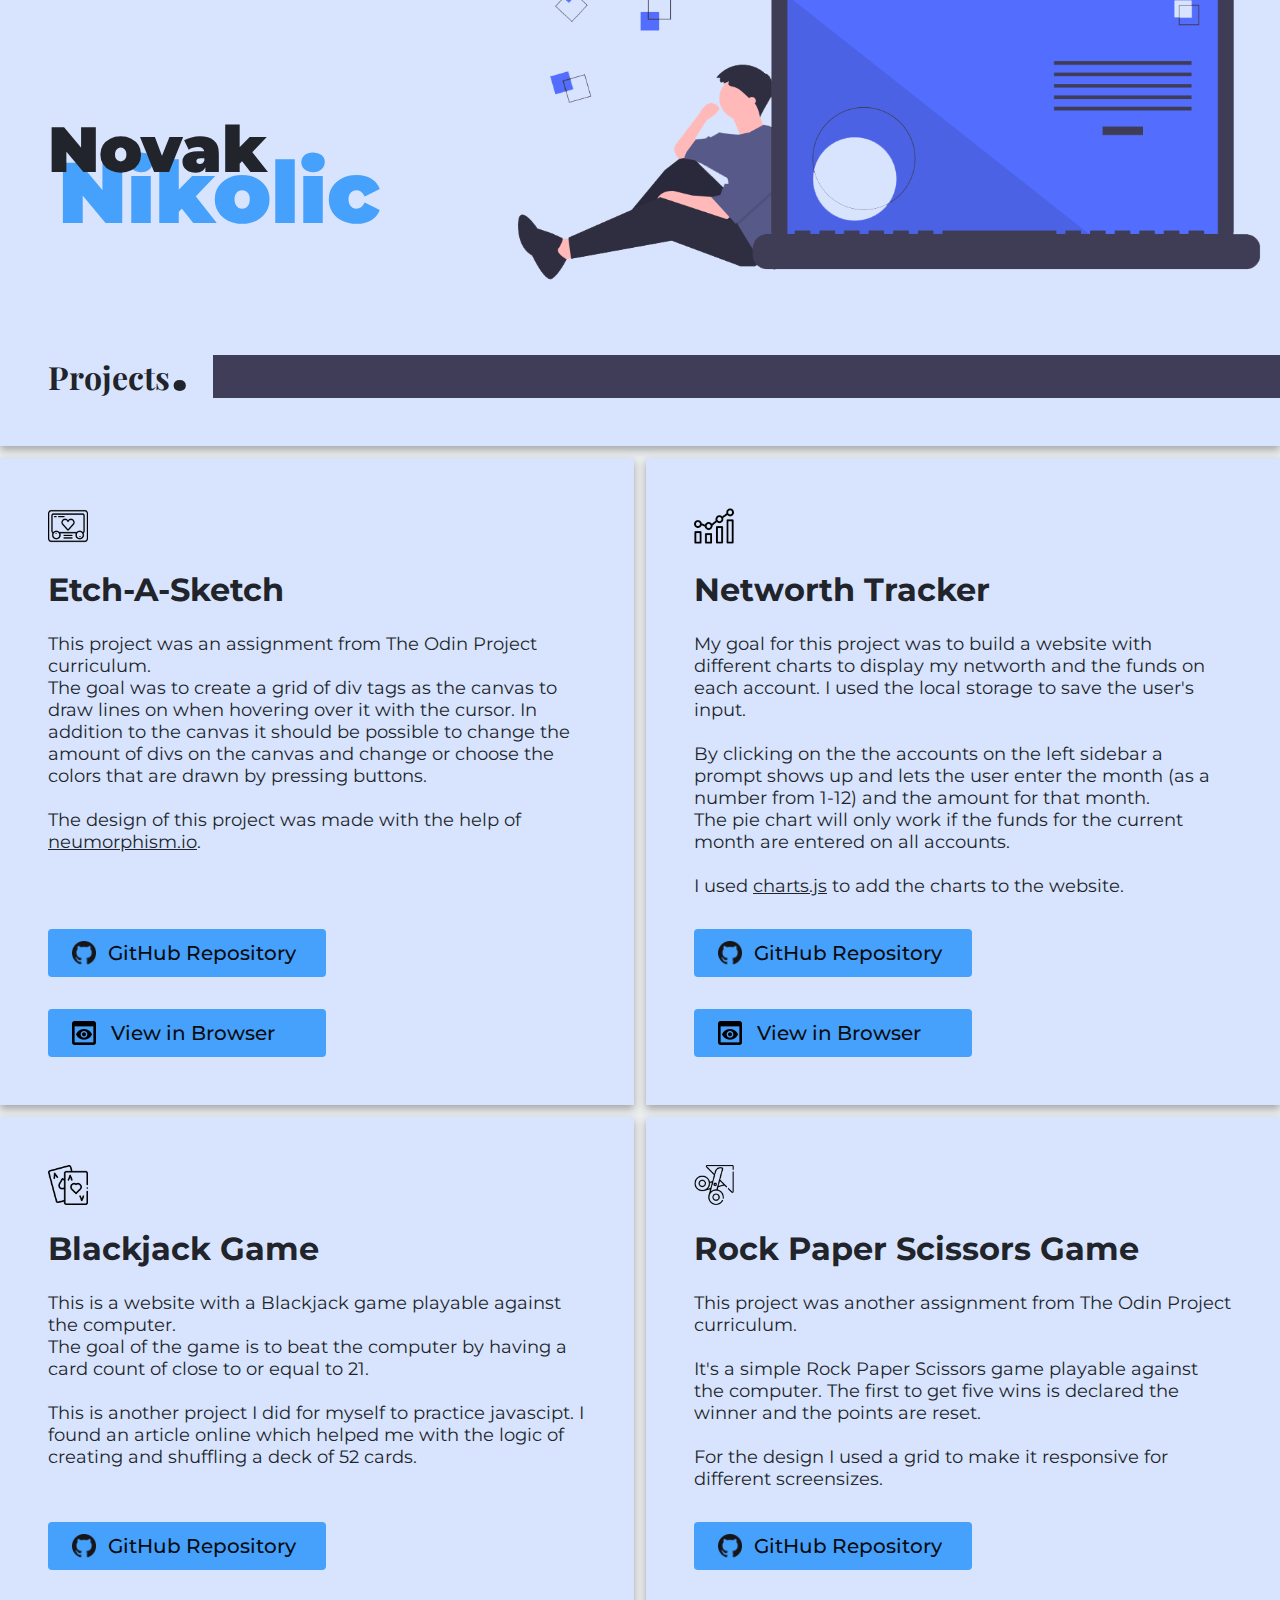
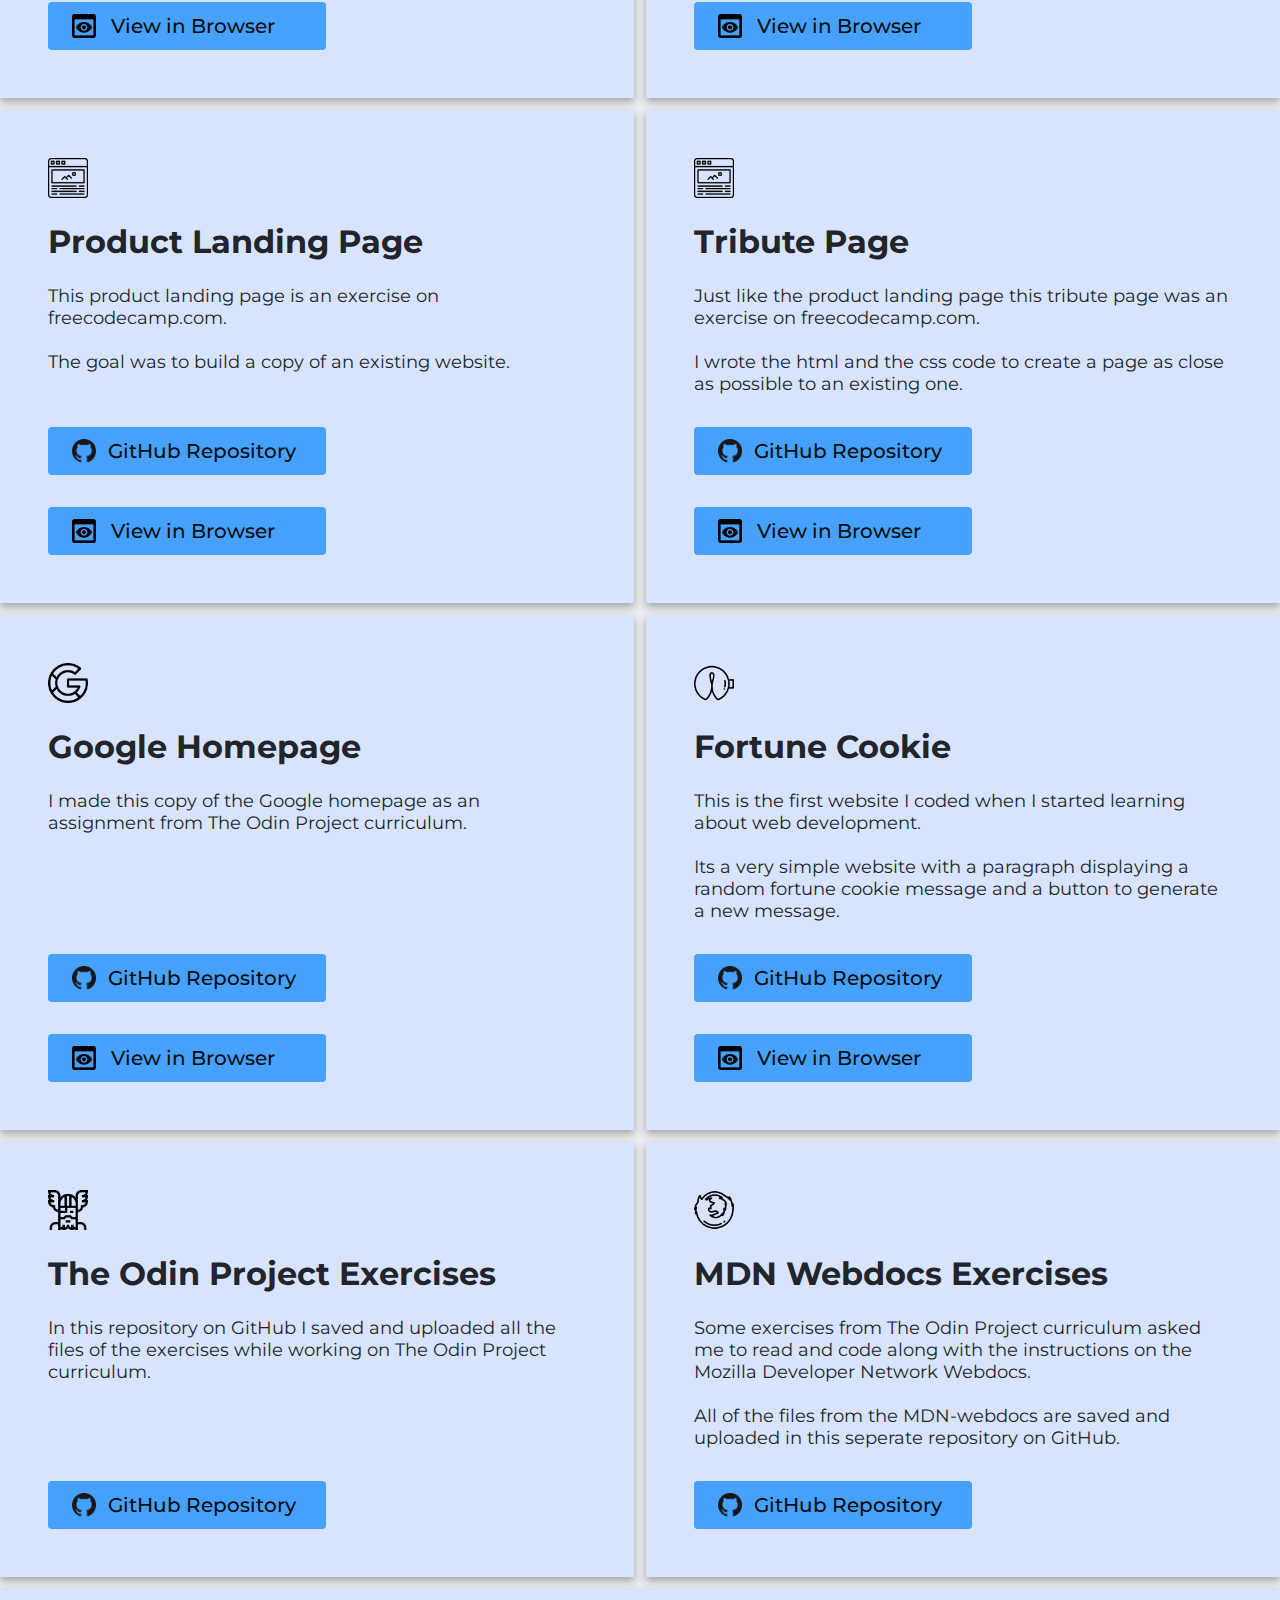
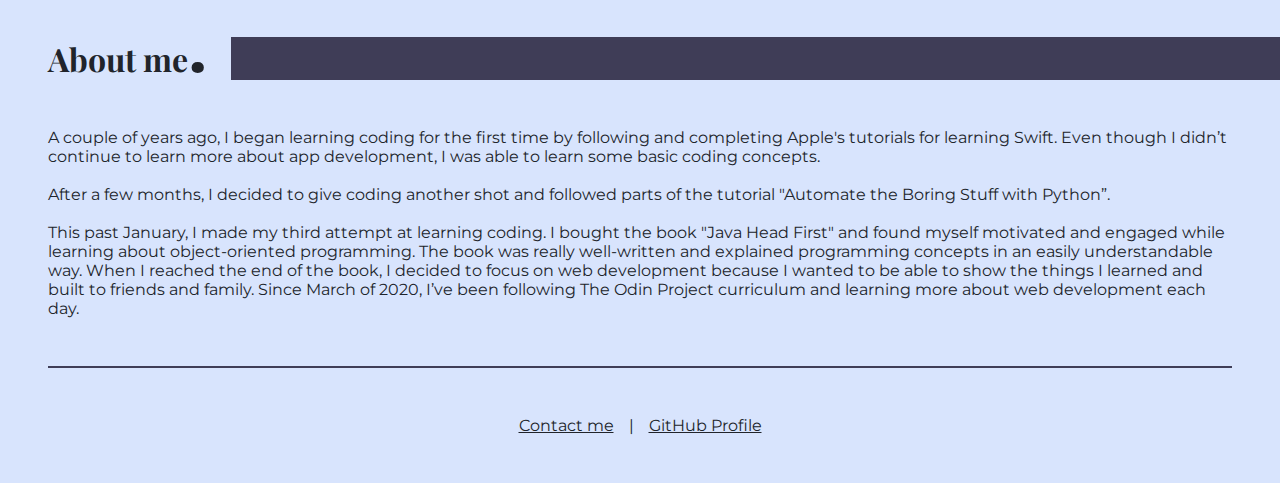
==== commit 410d3fd7: "Checked the spelling and updated the content" ====
--- a/index.html
+++ b/index.html
@@ -30,12 +30,13 @@
         <img src="img/etch-a-sketch.png" alt="" />
         <p class="card-title">Etch-A-Sketch</p>
         <p class="card-content">
-          This project was an assignment in the odin project curriculum.<br />The
-          goal was to create and display a grid of divs as the canvas to draw
-          lines on when hovering over it with the cursor. In addition to the
-          canvas it should be possible to change the amount of divs on the
-          canvas and change or choose the colors that are drawn with buttons.<br /><br />
-          The design of this project was made by myself with the help of
+          This project was an assignment from The Odin Project curriculum.
+          <br />
+          The goal was to create a grid of div tags as the canvas to draw lines
+          on when hovering over it with the cursor. In addition to the canvas it
+          should be possible to change the amount of divs on the canvas and
+          change or choose the colors that are drawn by pressing buttons.<br /><br />
+          The design of this project was made with the help of
           <a href="https://neumorphism.io/">neumorphism.io</a>.
         </p>
         <a
@@ -58,15 +59,18 @@
         <img src="img/statistics.png" alt="" />
         <p class="card-title">Networth Tracker</p>
         <p class="card-content">
-          My goal for this project was to build a website with different graphs
-          to display the networth and different financial accounts by adding the
-          amount for each month to the local storage of the browser.<br /><br />By
-          clicking on the the accounts on the left sidebar a prompt shows up and
-          lets you enter the month (as a number from 1-12) and next the amount
-          for that month.<br />The pie chart will only work if the funds for the
-          current month are entered.<br /><br />I used
-          <a href="https://www.chartjs.org/">charts.js</a> to add the charts for
-          this website.
+          My goal for this project was to build a website with different charts
+          to display my networth and the funds on each account. I used the local
+          storage to save the user's input.
+          <br /><br />
+          By clicking on the the accounts on the left sidebar a prompt shows up
+          and lets the user enter the month (as a number from 1-12) and the
+          amount for that month.
+          <br />
+          The pie chart will only work if the funds for the current month are
+          entered on all accounts.
+          <br /><br />I used <a href="https://www.chartjs.org/">charts.js</a> to
+          add the charts to the website.
         </p>
         <a
           href="https://github.com/novibonjovi/networth-tracker/"
@@ -88,18 +92,13 @@
         <img src="img/playing-cards.png" alt="" />
         <p class="card-title">Blackjack Game</p>
         <p class="card-content">
-          This is a website with a blackjack game playable against the
+          This is a website with a Blackjack game playable against the
           computer.<br />
           The goal of the game is to beat the computer by having a card count of
-          close to or equal to 21. The player and the computer start each round
-          with two cards then the player can choose to either draw more cards or
-          to keep the cards. If the player has a higher count than the computer
-          and less than 22 he wins, otherwise the computer wins.<br /><br />
+          close to or equal to 21.<br /><br />
           This is another project I did for myself to practice javascipt. I
           found an article online which helped me with the logic of creating and
-          shuffling a deck of 52 cards.<br /><br />
-          The blackjack game wont work on mobile because I didnt add media
-          querries to the css code.
+          shuffling a deck of 52 cards.
         </p>
         <a
           href="https://github.com/novibonjovi/blackjack/"
@@ -121,14 +120,13 @@
         <img src="img/scissor.png" alt="" />
         <p class="card-title">Rock Paper Scissors Game</p>
         <p class="card-content">
-          This project was an assignment of the odin project curriculum like the
-          Etch-A-Sketch website.<br /><br />
+          This project was another assignment from The Odin Project curriculum.
+          <br /><br />
           It's a simple Rock Paper Scissors game playable against the computer.
-          The player has to win 5 rounds in order to win the game. As soon as
-          the player or the computer get to win 5 rounds the points will be
+          The first to get five wins is declared the winner and the points are
           reset.<br /><br />
-          For the design I used a grid layout to make it responsive for
-          different screensizes.
+          For the design I used a grid to make it responsive for different
+          screensizes.
         </p>
         <a
           href="https://github.com/novibonjovi/rock-paper-scissors/"
@@ -150,10 +148,8 @@
         <img src="img/web-page.png" alt="" />
         <p class="card-title">Product Landing Page</p>
         <p class="card-content">
-          This product landing page is an exercise from freecodecamp.<br /><br />
-          The goal was to build a copy of an existing website.<br />After
-          completing some lessons on html and css this product landing page was
-          like a test to check and practice the html and css skills.
+          This product landing page is an exercise on freecodecamp.com.<br /><br />
+          The goal was to build a copy of an existing website.
         </p>
         <a
           href="https://github.com/novibonjovi/product-landing-page/"
@@ -175,10 +171,10 @@
         <img src="img/web-page.png" alt="" />
         <p class="card-title">Tribute Page</p>
         <p class="card-content">
-          Just like the product landing page this tribute page was another
-          exercise from freecodecamp.<br /><br />
+          Just like the product landing page this tribute page was an exercise
+          on freecodecamp.com.<br /><br />
           I wrote the html and the css code to create a page as close as
-          possible to the existing one.
+          possible to an existing one.
         </p>
         <a
           href="https://github.com/novibonjovi/tribute-page/"
@@ -200,11 +196,8 @@
         <img src="img/ui.png" alt="" />
         <p class="card-title">Google Homepage</p>
         <p class="card-content">
-          I made this website by inspecting the original google homepage and
-          tried to code a copy of it that will look as close to the original as
-          possible.<br /><br />
-          This exercise was about learning to use the developer tools of the
-          chrome browser and imitate the google homepage just with html and css.
+          I made this copy of the Google homepage as an assignment from The Odin
+          Project curriculum.
         </p>
         <a
           href="https://github.com/novibonjovi/google-homepage/"
@@ -226,11 +219,10 @@
         <img src="img/luck.png" alt="" />
         <p class="card-title">Fortune Cookie</p>
         <p class="card-content">
-          This is the first website that I coded when I started learning about
-          web development.<br /><br />
+          This is the first website I coded when I started learning about web
+          development.<br /><br />
           Its a very simple website with a paragraph displaying a random fortune
-          cookie message and a button to open a new cookie and to get a new
-          message displayed.
+          cookie message and a button to generate a new message.
         </p>
         <a
           href="https://github.com/novibonjovi/fortune-cookie/"
@@ -252,11 +244,8 @@
         <img src="img/viking.png" alt="" />
         <p class="card-title">The Odin Project Exercises</p>
         <p class="card-content">
-          In this repository on github I have saved and uploaded all the files
-          for the exercises while working on the odin project curriculum.<br /><br />
-          Most of these files are just small pieces of code where I coded along
-          with the instructions or played around and tried different things with
-          the code.
+          In this repository on GitHub I saved and uploaded all the files of the
+          exercises while working on The Odin Project curriculum.
         </p>
         <a
           href="https://github.com/novibonjovi/the-odin-project-exercises/"
@@ -271,12 +260,11 @@
         <img src="img/firefox.png" alt="" />
         <p class="card-title">MDN Webdocs Exercises</p>
         <p class="card-content">
-          Some exercises from the odin project curriculum asked me to read and
-          code along with the instructions on te official mozilla developer
-          network webdocs.<br /><br />
+          Some exercises from The Odin Project curriculum asked me to read and
+          code along with the instructions on the Mozilla Developer Network
+          Webdocs.<br /><br />
           All of the files from the MDN-webdocs are saved and uploaded in this
-          seperate repository on github. These files are similar to the ones in
-          the repository for the odin project exercises.
+          seperate repository on GitHub.
         </p>
         <a
           href="https://github.com/novibonjovi/mdn-web-docs-exercises/"
@@ -295,23 +283,23 @@
         <span class="square"></span>
       </div>
       <p class="aboutMe">
-        A couple of years ago I tried to learn coding for the first time by
-        following and completeting apple's tutorials for learning swift.<br />
-        Even though I didnt continue to learn more about app develpment I was
-        able to learn the basic concepts of coding.<br /><br />
-        After some months I wanted to try it again and decided to give python a
-        shot. I followed the turorial "automate the boring stuff with python".
-        Unfortuately I didnt stay motivated enough to finish this book.<br /><br />
-        This year in january was my 3rd attempt to learn coding. I bought the
-        book "Java Head First" and I had a lot of fun and motivation while
-        learning a lot about object oriented programming. This book is really
-        well writeen and explains all the concepts in an understandable way. By
-        the time I reached the end of this book I decided to switch to web
-        development because I wanted to be able to show the things I learned and
-        built to friends and family. Web Development was perfect to learn, build
-        and show the websites I create to other people. Since around march im
-        consistantly learning more about web development by mainly follwoing the
-        odin project curriculum.
+        A couple of years ago, I began learning coding for the first time by
+        following and completing Apple's tutorials for learning Swift. Even
+        though I didn’t continue to learn more about app development, I was able
+        to learn some basic coding concepts.
+        <br /><br />
+        After a few months, I decided to give coding another shot and followed
+        parts of the tutorial "Automate the Boring Stuff with Python”.
+        <br /><br />
+        This past January, I made my third attempt at learning coding. I bought
+        the book "Java Head First" and found myself motivated and engaged while
+        learning about object-oriented programming. The book was really
+        well-written and explained programming concepts in an easily
+        understandable way. When I reached the end of the book, I decided to
+        focus on web development because I wanted to be able to show the things
+        I learned and built to friends and family. Since March of 2020, I’ve
+        been following The Odin Project curriculum and learning more about web
+        development each day.
       </p>
       <div class="contactInfo">
         <a
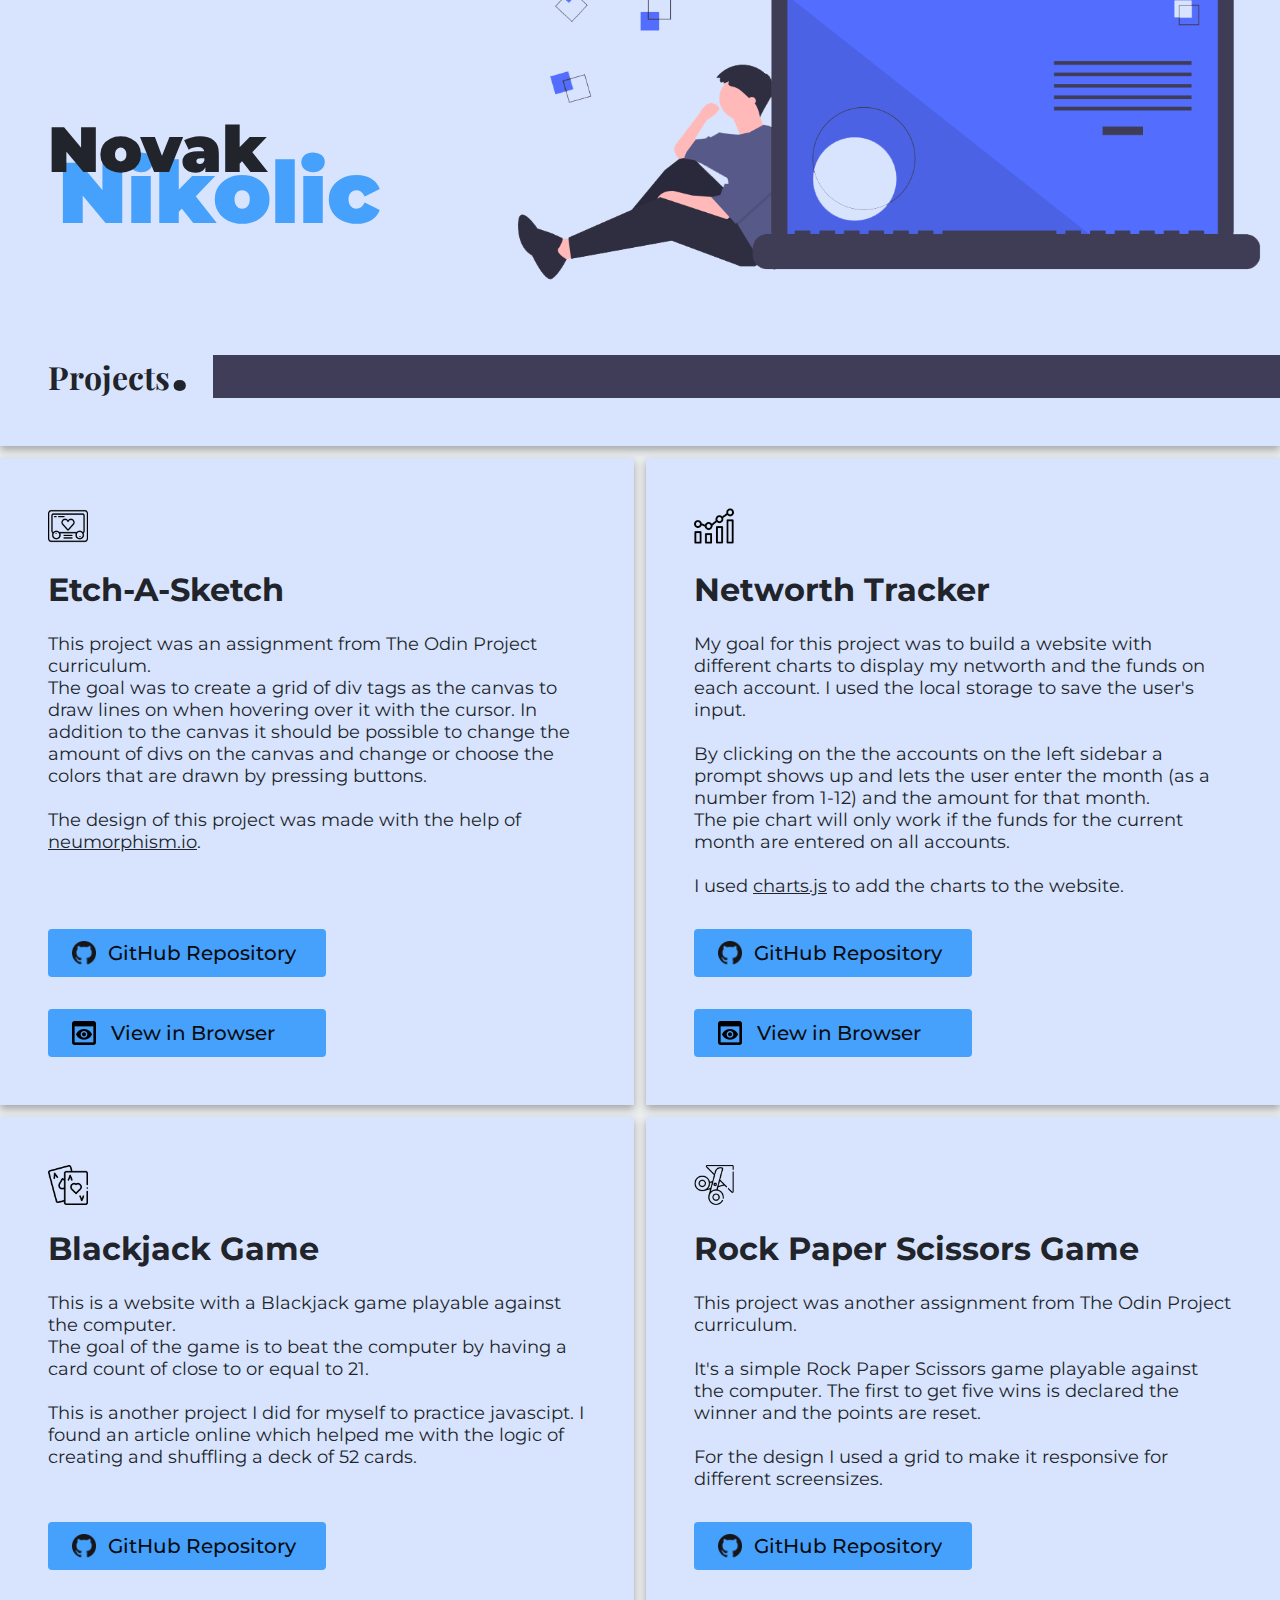
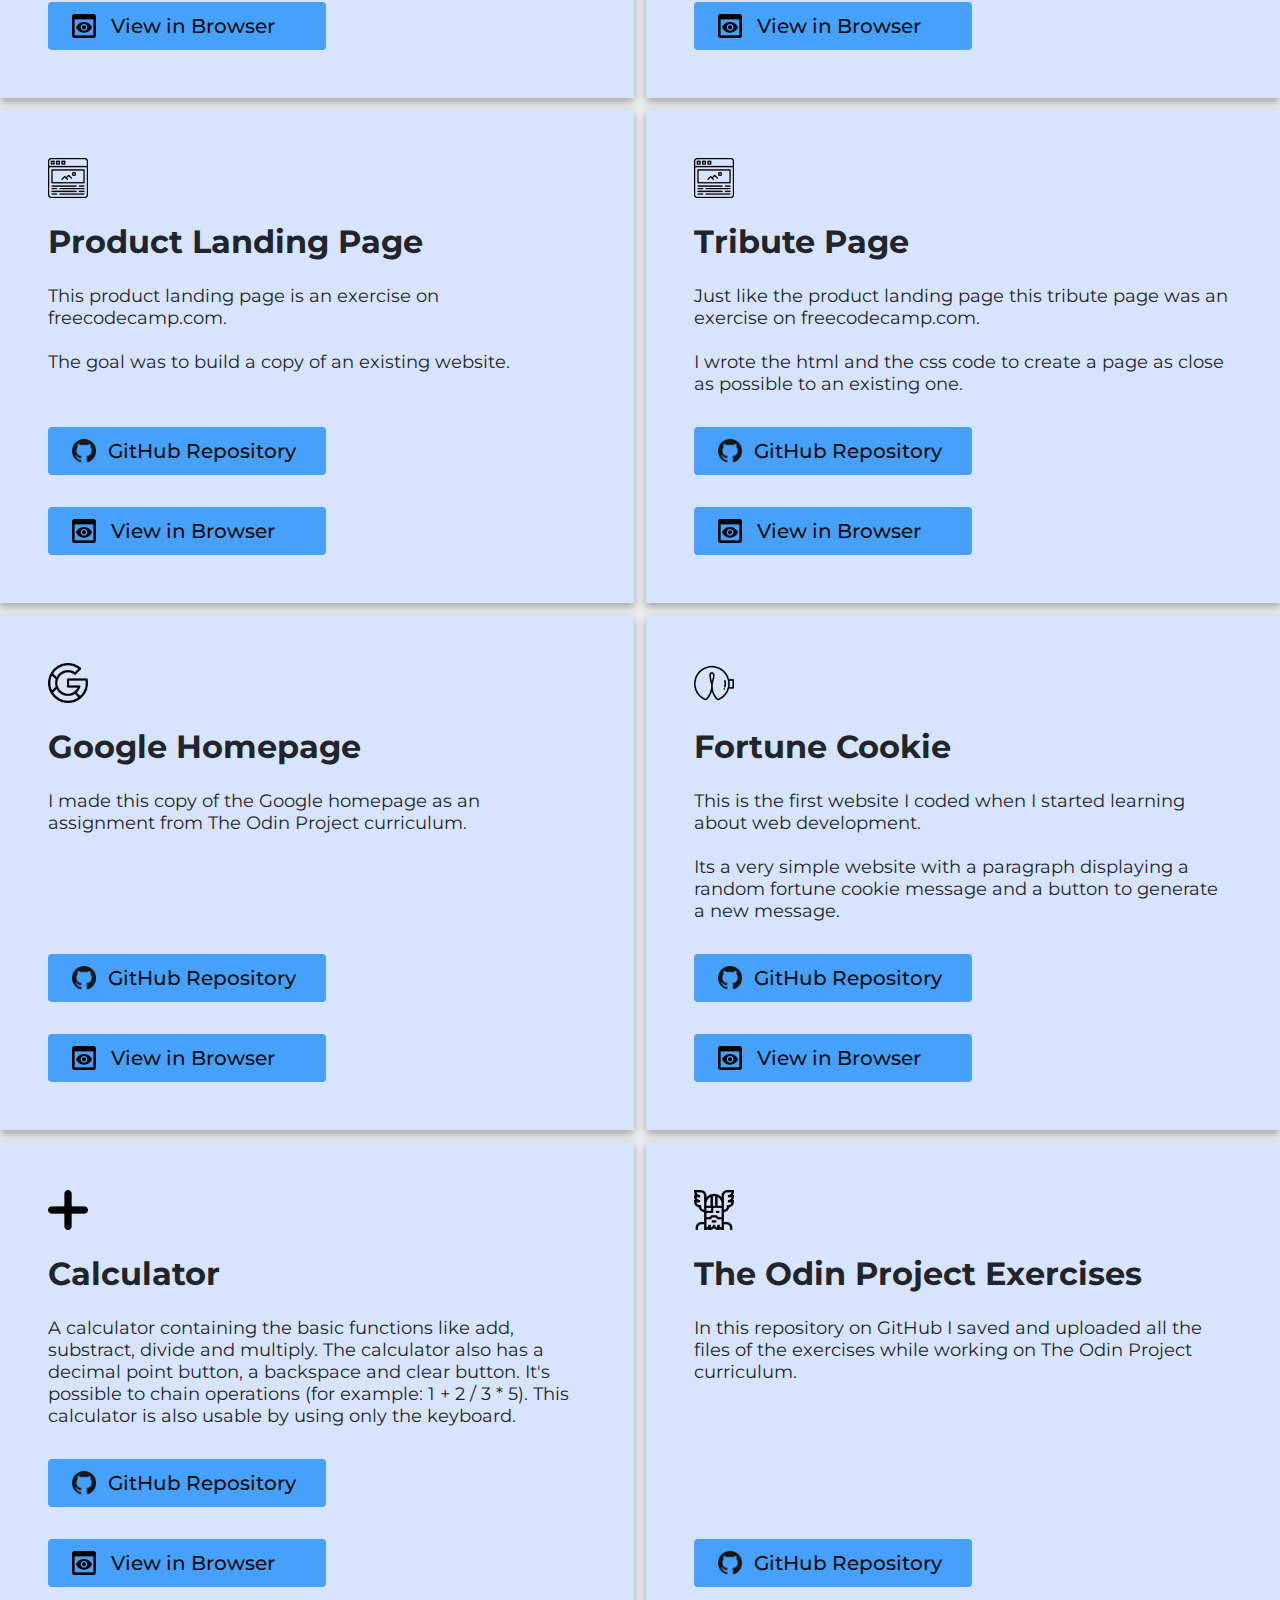
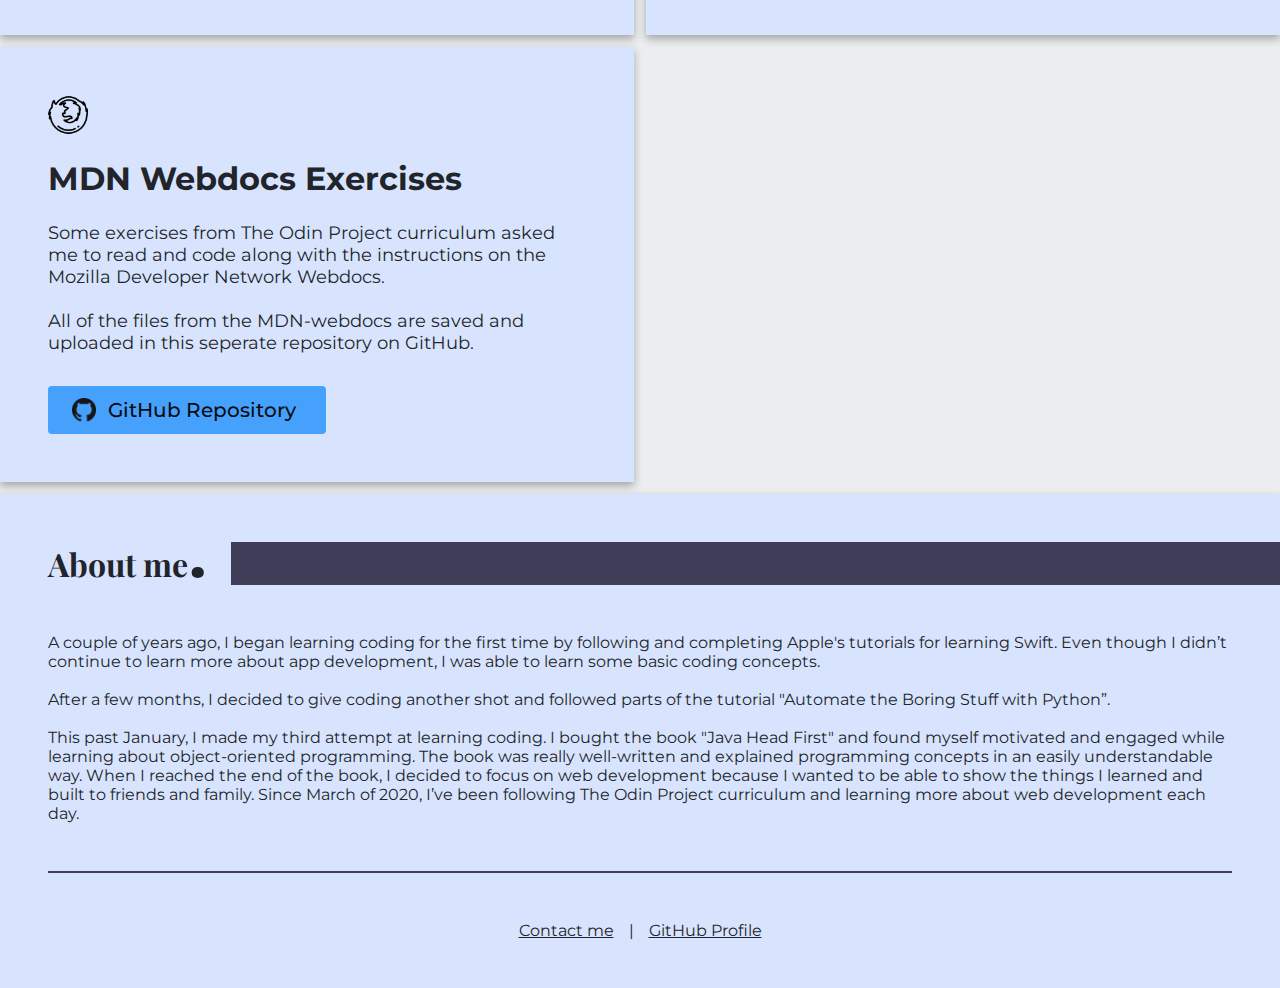
==== commit 3d34798a: "Added Calculator to projects" ====
--- a/index.html
+++ b/index.html
@@ -27,7 +27,7 @@
     </header>
     <main>
       <div class="card">
-        <img src="img/etch-a-sketch.png" alt="" />
+        <img src="img/etch-a-sketch.png" alt="Etch a Sketch" />
         <p class="card-title">Etch-A-Sketch</p>
         <p class="card-content">
           This project was an assignment from The Odin Project curriculum.
@@ -56,7 +56,7 @@
         >
       </div>
       <div class="card">
-        <img src="img/statistics.png" alt="" />
+        <img src="img/statistics.png" alt="Graph" />
         <p class="card-title">Networth Tracker</p>
         <p class="card-content">
           My goal for this project was to build a website with different charts
@@ -89,7 +89,7 @@
         >
       </div>
       <div class="card">
-        <img src="img/playing-cards.png" alt="" />
+        <img src="img/playing-cards.png" alt="Poker cards" />
         <p class="card-title">Blackjack Game</p>
         <p class="card-content">
           This is a website with a Blackjack game playable against the
@@ -117,7 +117,7 @@
         >
       </div>
       <div class="card">
-        <img src="img/scissor.png" alt="" />
+        <img src="img/scissor.png" alt="Scissors" />
         <p class="card-title">Rock Paper Scissors Game</p>
         <p class="card-content">
           This project was another assignment from The Odin Project curriculum.
@@ -145,7 +145,7 @@
         >
       </div>
       <div class="card">
-        <img src="img/web-page.png" alt="" />
+        <img src="img/web-page.png" alt="Website icon" />
         <p class="card-title">Product Landing Page</p>
         <p class="card-content">
           This product landing page is an exercise on freecodecamp.com.<br /><br />
@@ -168,7 +168,7 @@
         >
       </div>
       <div class="card">
-        <img src="img/web-page.png" alt="" />
+        <img src="img/web-page.png" alt="Website icon" />
         <p class="card-title">Tribute Page</p>
         <p class="card-content">
           Just like the product landing page this tribute page was an exercise
@@ -193,7 +193,7 @@
         >
       </div>
       <div class="card">
-        <img src="img/ui.png" alt="" />
+        <img src="img/ui.png" alt="Google icon" />
         <p class="card-title">Google Homepage</p>
         <p class="card-content">
           I made this copy of the Google homepage as an assignment from The Odin
@@ -216,7 +216,7 @@
         >
       </div>
       <div class="card">
-        <img src="img/luck.png" alt="" />
+        <img src="img/luck.png" alt="Fortune cookie" />
         <p class="card-title">Fortune Cookie</p>
         <p class="card-content">
           This is the first website I coded when I started learning about web
@@ -241,7 +241,33 @@
         >
       </div>
       <div class="card">
-        <img src="img/viking.png" alt="" />
+        <img src="img/add.png" alt="Plus sign" />
+        <p class="card-title">Calculator</p>
+        <p class="card-content">
+          A calculator containing the basic functions like add, substract,
+          divide and multiply. The calculator also has a decimal point button, a
+          backspace and clear button. It's possible to chain operations (for
+          example: 1 + 2 / 3 * 5). This calculator is also usable by using only
+          the keyboard.
+        </p>
+        <a
+          href="https://github.com/novibonjovi/calculator/"
+          target="_blank"
+          rel="noopener noreferrer"
+          class="btn"
+        >
+          <span class="github"></span>GitHub Repository
+        </a>
+        <a
+          href="https://novibonjovi.github.io/calculator/"
+          target="_blank"
+          rel="noopener noreferrer"
+          class="btn"
+          ><span class="vib"></span>View in Browser</a
+        >
+      </div>
+      <div class="card">
+        <img src="img/viking.png" alt="Odin" />
         <p class="card-title">The Odin Project Exercises</p>
         <p class="card-content">
           In this repository on GitHub I saved and uploaded all the files of the
@@ -257,7 +283,7 @@
         </a>
       </div>
       <div class="card">
-        <img src="img/firefox.png" alt="" />
+        <img src="img/firefox.png" alt="Firefox icon" />
         <p class="card-title">MDN Webdocs Exercises</p>
         <p class="card-content">
           Some exercises from The Odin Project curriculum asked me to read and
@@ -313,5 +339,11 @@
         >
       </div>
     </footer>
+    <!-- Global site tag (gtag.js) - Google Analytics -->
+    <script
+      async
+      src="https://www.googletagmanager.com/gtag/js?id=UA-169213231-2"
+    ></script>
+    <script src="main.js"></script>
   </body>
 </html>
--- a/css/main.css
+++ b/css/main.css
@@ -221,7 +221,7 @@
   .card:nth-child(even) {
     margin-right: 0px;
   }
-  .card:nth-child(9) {
+  .card:nth-child(12) {
     margin-bottom: 12px;
   }
 }
@@ -265,5 +265,8 @@
   .card:nth-child(9) {
     margin-right: 0px;
   }
+  .card:nth-child(10) {
+    margin-bottom: 12px;
+  }
 }
 /*# sourceMappingURL=main.css.map */